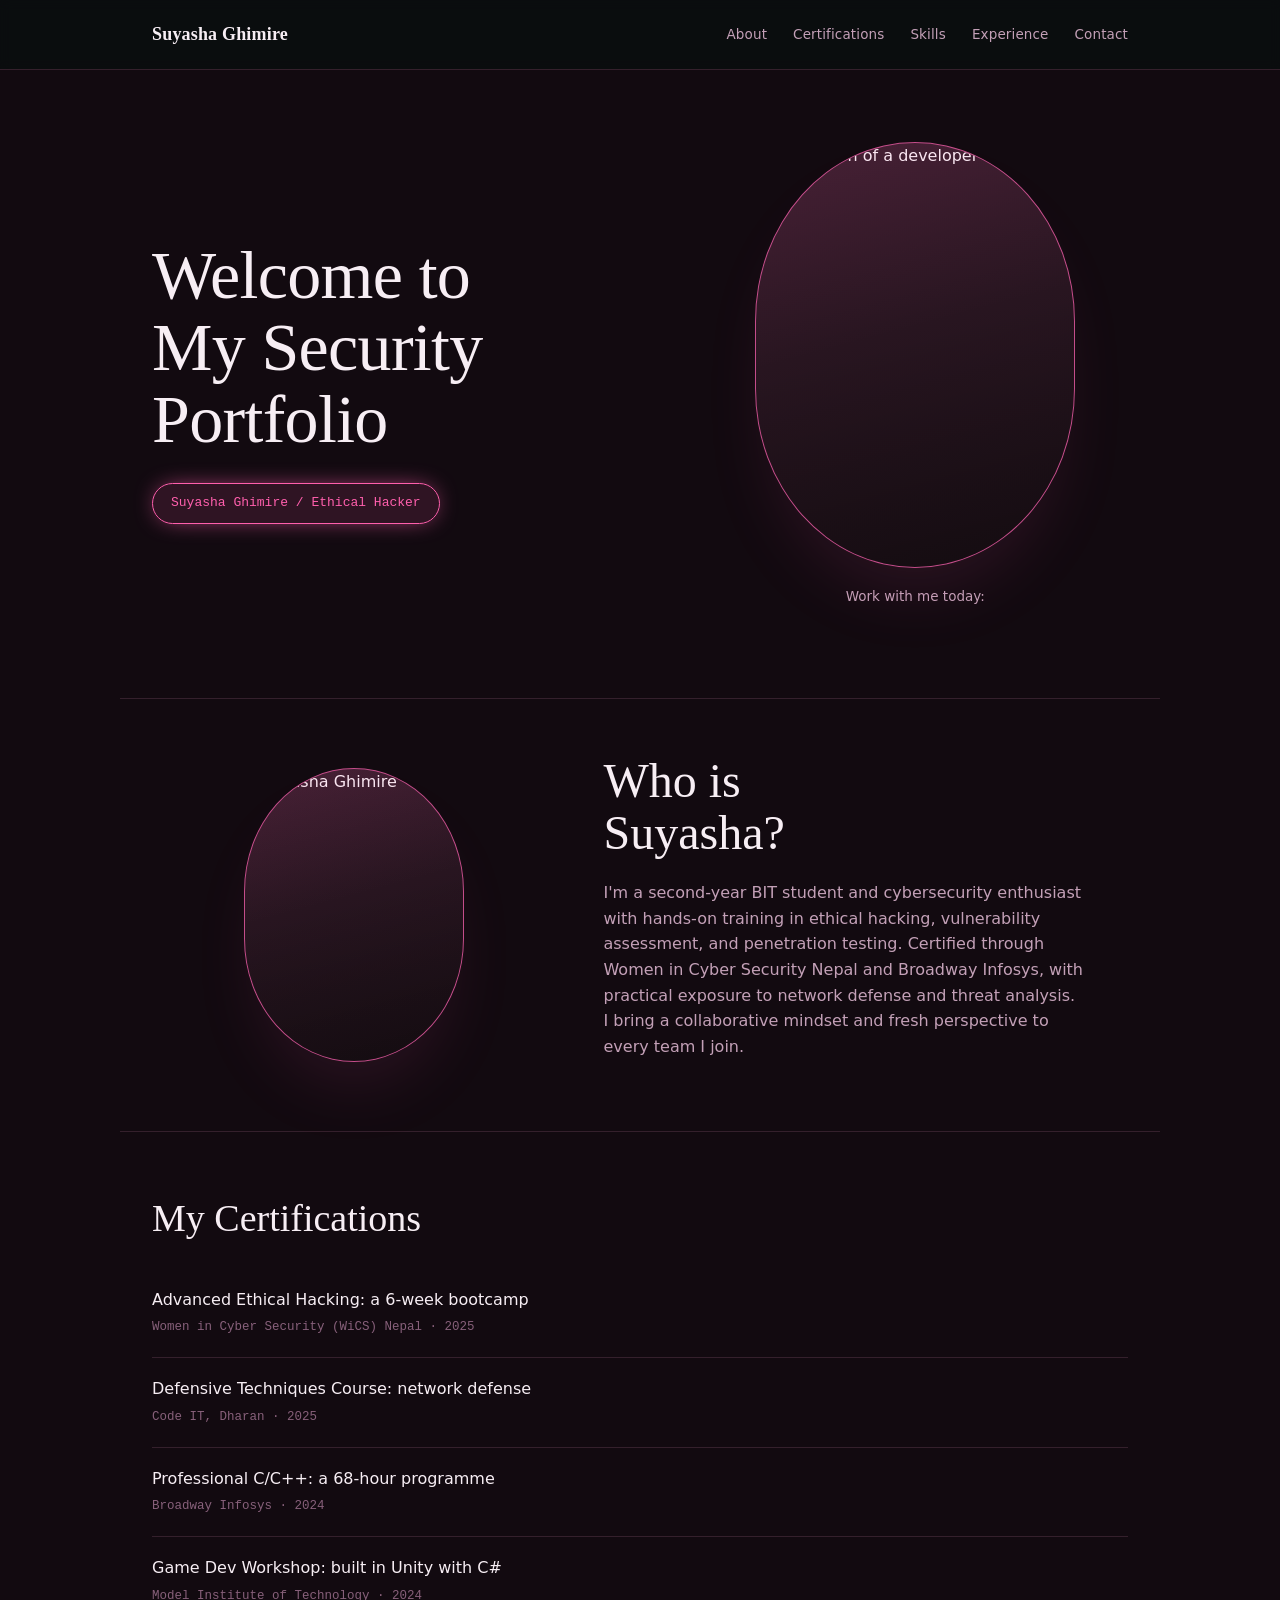
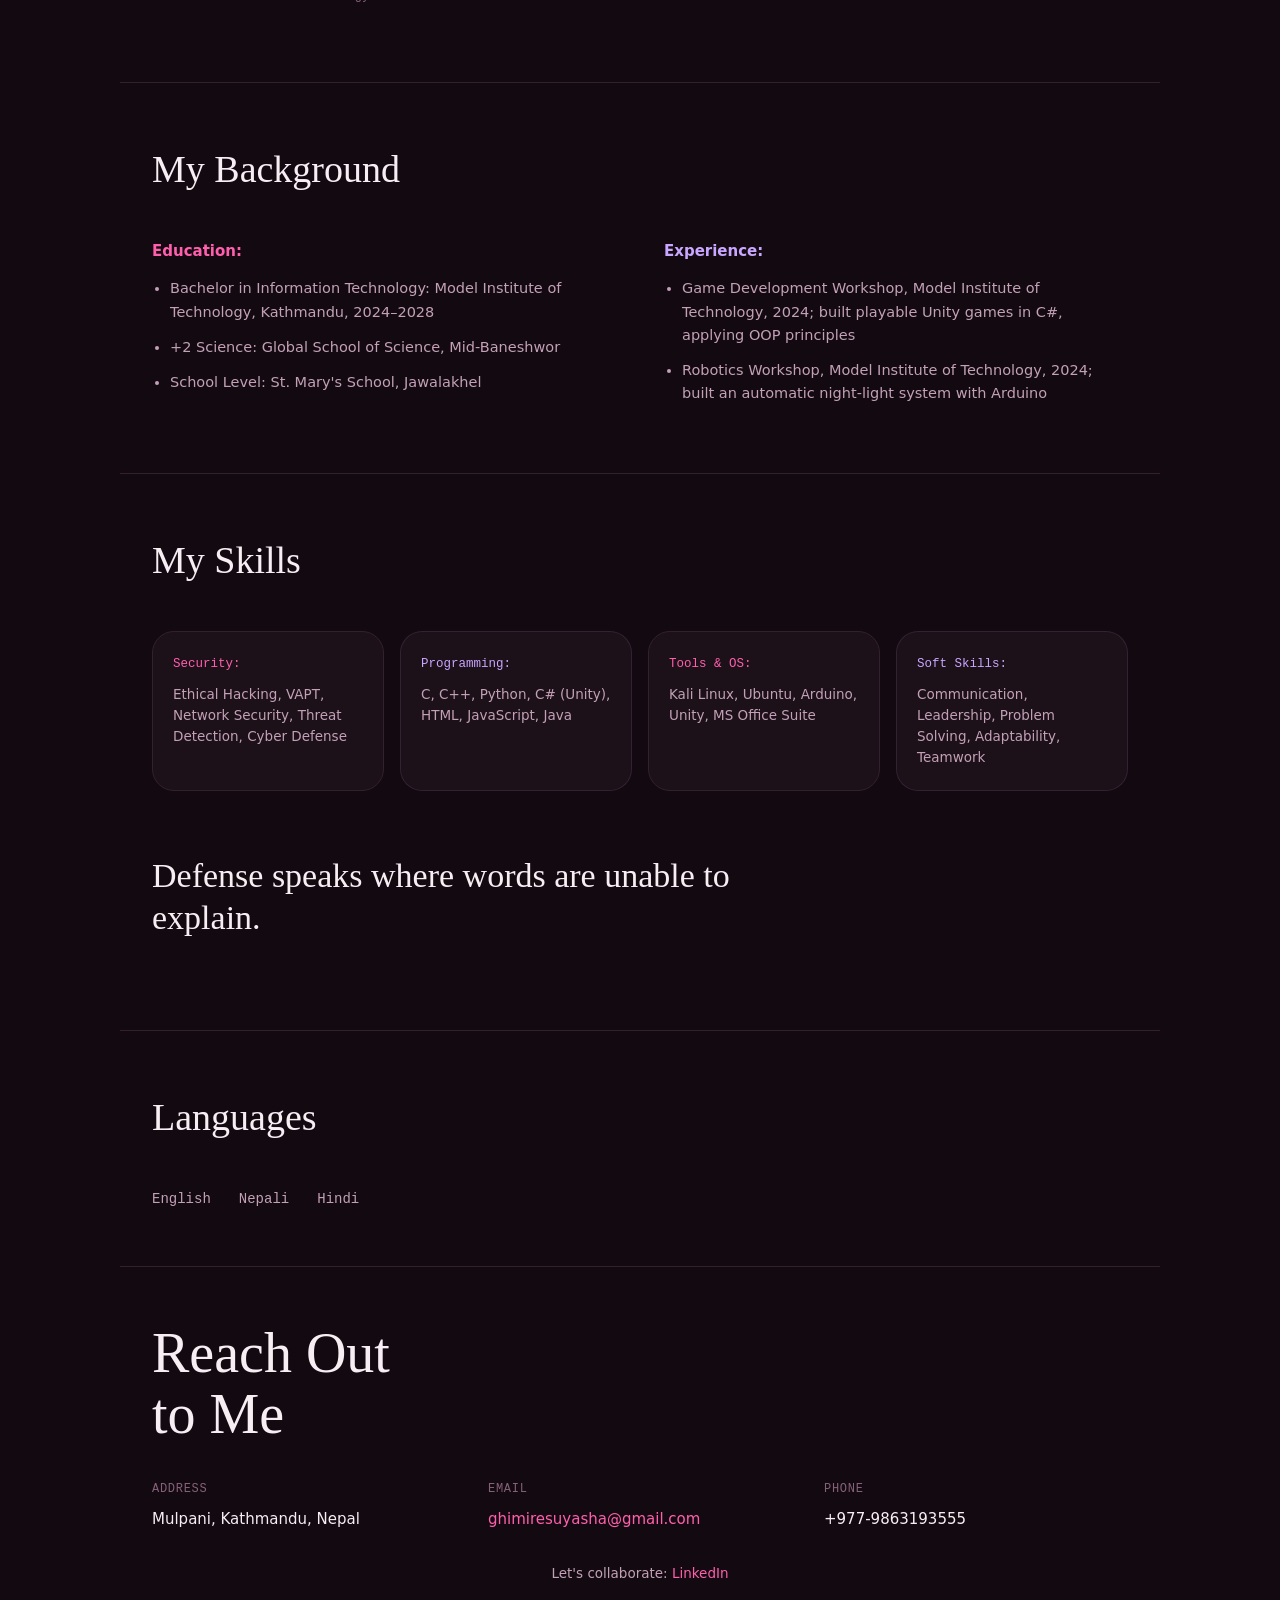
==== index.html @ 3a756005 "initial commit" ====
<!DOCTYPE html>
<html lang="en">
<head>
<meta charset="UTF-8">
<meta name="viewport" content="width=device-width, initial-scale=1.0">
<title>Suyasha Ghimire, Ethical Hacker & Security Enthusiast</title>
<style>
/* ===========================================================
   Suyasha Ghimire, Security Portfolio
   Girly-cyber direction: dark plum base, hot-pink + lavender
   dual accent, soft pill chips as the signature motif
=========================================================== */

:root{
  --bg:        #120a10;
  --bg-raised: #1c1019;
  --line:      #34202c;
  --text:      #f7eef4;
  --text-dim:  #c3a0b7;
  --text-dimmer: #87607a;
  --accent:    #ff5fad;
  --accent-soft: rgba(255,95,173,0.12);
  --accent-dim: #c44d8a;
  --accent2:   #c9a6ff;
  --accent2-soft: rgba(201,166,255,0.12);

  --serif: 'Iowan Old Style', 'Palatino Linotype', Palatino, Georgia, 'Times New Roman', serif;
  --mono: 'Cascadia Code', 'SF Mono', 'Consolas', 'Courier New', monospace;
  --sans: -apple-system, system-ui, 'Segoe UI', Roboto, Helvetica, Arial, sans-serif;
}

*{ box-sizing: border-box; }
html{ scroll-behavior: smooth; }

body{
  margin: 0;
  background: var(--bg);
  color: var(--text);
  font-family: var(--sans);
  line-height: 1.6;
  -webkit-font-smoothing: antialiased;
}

.wrap{
  max-width: 1040px;
  margin: 0 auto;
  padding: 0 32px;
}

a{ color: var(--accent); text-decoration: none; }
a:hover{ text-decoration: underline; }
:focus-visible{ outline: 2px solid var(--accent); outline-offset: 3px; }

@media (prefers-reduced-motion: reduce){
  html{ scroll-behavior: auto; }
}

/* ---------- topbar ---------- */
.topbar{
  position: sticky;
  top: 0;
  z-index: 40;
  background: rgba(10,14,15,0.9);
  backdrop-filter: blur(6px);
  border-bottom: 1px solid var(--line);
}
.topbar-inner{
  display: flex;
  align-items: center;
  justify-content: space-between;
  padding: 20px 32px;
  flex-wrap: wrap;
  gap: 14px;
}
.brand{
  font-family: var(--serif);
  font-size: 18px;
  font-weight: 600;
  letter-spacing: 0.01em;
}
.topnav{ display: flex; gap: 26px; }
.topnav a{
  font-family: var(--sans);
  font-size: 13.5px;
  color: var(--text-dim);
  letter-spacing: 0.01em;
}
.topnav a:hover{ color: var(--accent); text-decoration: none; }

/* ---------- hero ---------- */
.hero{
  display: grid;
  grid-template-columns: 1.2fr 1fr;
  align-items: center;
  gap: 40px;
  padding: 72px 32px 76px;
  min-height: 56vh;
}
.hero h1{
  font-family: var(--serif);
  font-size: clamp(40px, 6vw, 68px);
  font-weight: 500;
  line-height: 1.06;
  letter-spacing: -0.01em;
  margin: 0 0 28px;
}
.byline-pill{
  display: inline-block;
  font-family: var(--mono);
  font-size: 13px;
  color: var(--accent);
  border: 1px solid var(--accent);
  background: var(--accent-soft);
  border-radius: 100px;
  padding: 9px 18px;
  box-shadow: 0 0 24px -8px var(--accent);
}

.hero-photo{ position: relative; }
.oval-frame{
  width: 100%;
  max-width: 320px;
  aspect-ratio: 3/4;
  border-radius: 50% / 42%;
  overflow: hidden;
  background: linear-gradient(165deg, #341a29, #190f15);
  border: 1.5px solid var(--accent-dim);
  margin: 0 auto;
  box-shadow: 0 40px 80px -30px rgba(255,95,173,0.15);
  position: relative;
}
.oval-frame--small{ max-width: 220px; }
.oval-img{
  width: 100%;
  height: 100%;
  object-fit: cover;
  display: block;
  filter: saturate(0.92) contrast(1.03);
}
.oval-frame--small .oval-img{
  filter: saturate(0.95) contrast(1.02);
}
.oval-frame::after{
  content: "";
  position: absolute;
  inset: 0;
  background: linear-gradient(165deg, rgba(255,95,173,0.10), transparent 45%, rgba(0,0,0,0.25));
  pointer-events: none;
}
.oval-placeholder{
  width: 100%;
  height: 100%;
  display: flex;
  align-items: center;
  justify-content: center;
  font-family: var(--serif);
  font-size: 56px;
  font-weight: 500;
  color: var(--accent);
  background:
    radial-gradient(circle at 35% 25%, rgba(255,95,173,0.22), transparent 60%);
}
.cta-arrow{
  font-family: var(--sans);
  font-size: 13.5px;
  color: var(--text-dim);
  text-align: center;
  margin-top: 18px;
}

/* ---------- who ---------- */
.who{
  display: grid;
  grid-template-columns: 1fr 1.3fr;
  align-items: center;
  gap: 48px;
  padding: 56px 32px;
  border-top: 1px solid var(--line);
}
.who h2{
  font-family: var(--serif);
  font-size: clamp(32px, 4.5vw, 48px);
  font-weight: 500;
  line-height: 1.1;
  margin: 0 0 20px;
}
.who-text p{
  color: var(--text-dim);
  font-size: 16px;
  max-width: 480px;
}

/* ---------- section titles ---------- */
.section-title{
  font-family: var(--serif);
  font-size: clamp(28px, 4vw, 38px);
  font-weight: 500;
  margin: 0 0 40px;
}

/* ---------- certifications: plain list, no frames ---------- */
.certs{ padding: 56px 32px; border-top: 1px solid var(--line); }
.cert-list{
  list-style: none;
  margin: 0;
  padding: 0;
}
.cert-item{
  padding: 20px 0;
  border-bottom: 1px solid var(--line);
}
.cert-item:first-child{ padding-top: 0; }
.cert-item:last-child{ border-bottom: none; }
.callout-label{
  font-size: 16px;
  color: var(--text);
  margin: 0 0 6px;
  line-height: 1.4;
}
.callout-meta{
  font-family: var(--mono);
  font-size: 12.5px;
  color: var(--text-dimmer);
  margin: 0;
}

/* ---------- background section ---------- */
.background{ padding: 56px 32px; border-top: 1px solid var(--line); }
.background-grid{
  display: grid;
  grid-template-columns: 1fr 1fr;
  gap: 48px;
}
.bg-label{
  font-family: var(--sans);
  font-weight: 600;
  font-size: 15px;
  color: var(--accent);
  margin: 0 0 14px;
}
.bg-label--alt{ color: var(--accent2); }
.bg-col ul{
  margin: 0;
  padding-left: 18px;
  color: var(--text-dim);
  font-size: 14.5px;
}
.bg-col li{ margin-bottom: 12px; }

/* ---------- skills gallery ---------- */
.skills{ padding: 56px 32px; border-top: 1px solid var(--line); }
.skill-gallery{
  display: grid;
  grid-template-columns: repeat(4, 1fr);
  gap: 16px;
  margin-bottom: 64px;
}
.skill-tile{
  border: 1px solid var(--line);
  border-radius: 22px;
  padding: 22px 20px;
  background: var(--bg-raised);
}
.skill-tile:nth-child(even){
  border-color: var(--accent2-soft);
}
.skill-tile:nth-child(even) .skill-tag{
  color: var(--accent2);
}
.skill-tag{
  font-family: var(--mono);
  font-size: 12.5px;
  color: var(--accent);
  margin: 0 0 10px;
}
.skill-list{
  font-size: 13.5px;
  color: var(--text-dim);
  margin: 0;
  line-height: 1.55;
}

.quote{
  font-family: var(--serif);
  font-size: clamp(24px, 3.5vw, 34px);
  font-weight: 500;
  color: var(--text);
  max-width: 640px;
  line-height: 1.25;
}

/* ---------- languages ---------- */
.languages.wrap{ padding: 56px 32px; border-top: 1px solid var(--line); }
.lang-row{
  display: flex;
  gap: 28px;
  font-family: var(--mono);
  font-size: 14px;
  color: var(--text-dim);
  margin-top: 18px;
}

/* ---------- contact / footer ---------- */
.contact.wrap{
  padding: 56px 32px 64px;
  border-top: 1px solid var(--line);
}
.contact h2{
  font-family: var(--serif);
  font-size: clamp(36px, 5.5vw, 56px);
  font-weight: 500;
  line-height: 1.08;
  margin: 0 0 36px;
}
.contact-grid{
  display: grid;
  grid-template-columns: repeat(3, 1fr);
  gap: 32px;
  margin-bottom: 32px;
}
.contact-label{
  font-family: var(--mono);
  font-size: 12px;
  color: var(--text-dimmer);
  text-transform: uppercase;
  letter-spacing: 0.06em;
  margin: 0 0 8px;
}
.contact-grid p:last-child{ margin: 0; font-size: 15px; color: var(--text); }

/* ---------- responsive ---------- */
@media (max-width: 860px){
  .hero{ grid-template-columns: 1fr; padding: 64px 24px 72px; text-align: left; }
  .hero-photo{ order: -1; }
  .who{ grid-template-columns: 1fr; padding: 56px 24px; }
  .who-photo{ order: -1; }
  .background-grid{ grid-template-columns: 1fr; gap: 32px; }
  .skill-gallery{ grid-template-columns: repeat(2, 1fr); }
  .contact-grid{ grid-template-columns: 1fr; gap: 24px; }
  .wrap{ padding: 0 24px; }
  .topbar-inner{ padding: 16px 24px; }
  .topnav{ gap: 16px; flex-wrap: wrap; }
}
</style>
</head>
<body>

<header class="topbar">
  <div class="wrap topbar-inner">
    <span class="brand">Suyasha Ghimire</span>
    <nav class="topnav">
      <a href="#about">About</a>
      <a href="#certs">Certifications</a>
      <a href="#skills">Skills</a>
      <a href="#log">Experience</a>
      <a href="#contact">Contact</a>
    </nav>
  </div>
</header>

<main>

  <!-- HERO -->
  <section class="hero wrap" id="about">
    <div class="hero-text">
      <h1>Welcome to<br>My Security<br>Portfolio</h1>
      <div class="byline-pill">Suyasha Ghimire / Ethical Hacker</div>
    </div>
    <div class="hero-photo">
      <div class="oval-frame">
        <img src="images/who-photo.png" alt="Illustration of a developer at a laptop" class="oval-img">
      </div>
      <p class="cta-arrow">Work with me today:</p>
    </div>
  </section>

  <!-- WHO -->
  <section class="who wrap">
    <div class="who-photo">
      <div class="oval-frame oval-frame--small">
        <img src="images/hero-photo.jpg" alt="Suyasha Ghimire" class="oval-img">
      </div>
    </div>
    <div class="who-text">
      <h2>Who is<br>Suyasha?</h2>
      <p>
        I'm a second-year BIT student and cybersecurity enthusiast with hands-on training in
        ethical hacking, vulnerability assessment, and penetration testing. Certified through
        Women in Cyber Security Nepal and Broadway Infosys, with practical exposure to network
        defense and threat analysis. I bring a collaborative mindset and fresh perspective to
        every team I join.
      </p>
    </div>
  </section>

  <!-- CERTIFICATIONS as callout grid -->
  <section class="certs wrap" id="certs">
    <h2 class="section-title">My Certifications</h2>
    <ul class="cert-list">

      <li class="cert-item">
        <p class="callout-label">Advanced Ethical Hacking: a 6-week bootcamp</p>
        <p class="callout-meta">Women in Cyber Security (WiCS) Nepal · 2025</p>
      </li>

      <li class="cert-item">
        <p class="callout-label">Defensive Techniques Course: network defense</p>
        <p class="callout-meta">Code IT, Dharan · 2025</p>
      </li>

      <li class="cert-item">
        <p class="callout-label">Professional C/C++: a 68-hour programme</p>
        <p class="callout-meta">Broadway Infosys · 2024</p>
      </li>

      <li class="cert-item">
        <p class="callout-label">Game Dev Workshop: built in Unity with C#</p>
        <p class="callout-meta">Model Institute of Technology · 2024</p>
      </li>

    </ul>
  </section>

  <!-- BACKGROUND: education + experience as arrow list -->
  <section class="background wrap">
    <h2 class="section-title">My Background</h2>
    <div class="background-grid">
      <div class="bg-col">
        <p class="bg-label">Education:</p>
        <ul>
          <li>Bachelor in Information Technology: Model Institute of Technology, Kathmandu, 2024–2028</li>
          <li>+2 Science: Global School of Science, Mid-Baneshwor</li>
          <li>School Level: St. Mary's School, Jawalakhel</li>
        </ul>
      </div>
      <div class="bg-col">
        <p class="bg-label bg-label--alt">Experience:</p>
        <ul>
          <li>Game Development Workshop, Model Institute of Technology, 2024; built playable Unity games in C#, applying OOP principles</li>
          <li>Robotics Workshop, Model Institute of Technology, 2024; built an automatic night-light system with Arduino</li>
        </ul>
      </div>
    </div>
  </section>

  <!-- SKILLS gallery -->
  <section class="skills wrap" id="skills">
    <h2 class="section-title">My Skills</h2>
    <div class="skill-gallery">

      <div class="skill-tile">
        <p class="skill-tag">Security:</p>
        <p class="skill-list">Ethical Hacking, VAPT, Network Security, Threat Detection, Cyber Defense</p>
      </div>

      <div class="skill-tile">
        <p class="skill-tag">Programming:</p>
        <p class="skill-list">C, C++, Python, C# (Unity), HTML, JavaScript, Java</p>
      </div>

      <div class="skill-tile">
        <p class="skill-tag">Tools & OS:</p>
        <p class="skill-list">Kali Linux, Ubuntu, Arduino, Unity, MS Office Suite</p>
      </div>

      <div class="skill-tile">
        <p class="skill-tag">Soft Skills:</p>
        <p class="skill-list">Communication, Leadership, Problem Solving, Adaptability, Teamwork</p>
      </div>

    </div>

    <p class="quote">Defense speaks where words are unable to explain.</p>
  </section>

  <!-- LANGUAGES -->
  <section class="languages wrap" id="log">
    <h2 class="section-title">Languages</h2>
    <div class="lang-row">
      <span>English</span>
      <span>Nepali</span>
      <span>Hindi</span>
    </div>
  </section>

</main>

<!-- CONTACT -->
<footer class="contact wrap" id="contact">
  <h2>Reach Out<br>to Me</h2>
  <div class="contact-grid">
    <div>
      <p class="contact-label">Address</p>
      <p>Mulpani, Kathmandu, Nepal</p>
    </div>
    <div>
      <p class="contact-label">Email</p>
      <p><a href="mailto:ghimiresuyasha@gmail.com">ghimiresuyasha@gmail.com</a></p>
    </div>
    <div>
      <p class="contact-label">Phone</p>
      <p>+977-9863193555</p>
    </div>
  </div>
  <p class="cta-arrow">Let's collaborate: <a href="https://www.linkedin.com/in/suyasha-ghimire-4a4433313" target="_blank" rel="noopener">LinkedIn</a></p>
</footer>

</body>
</html>
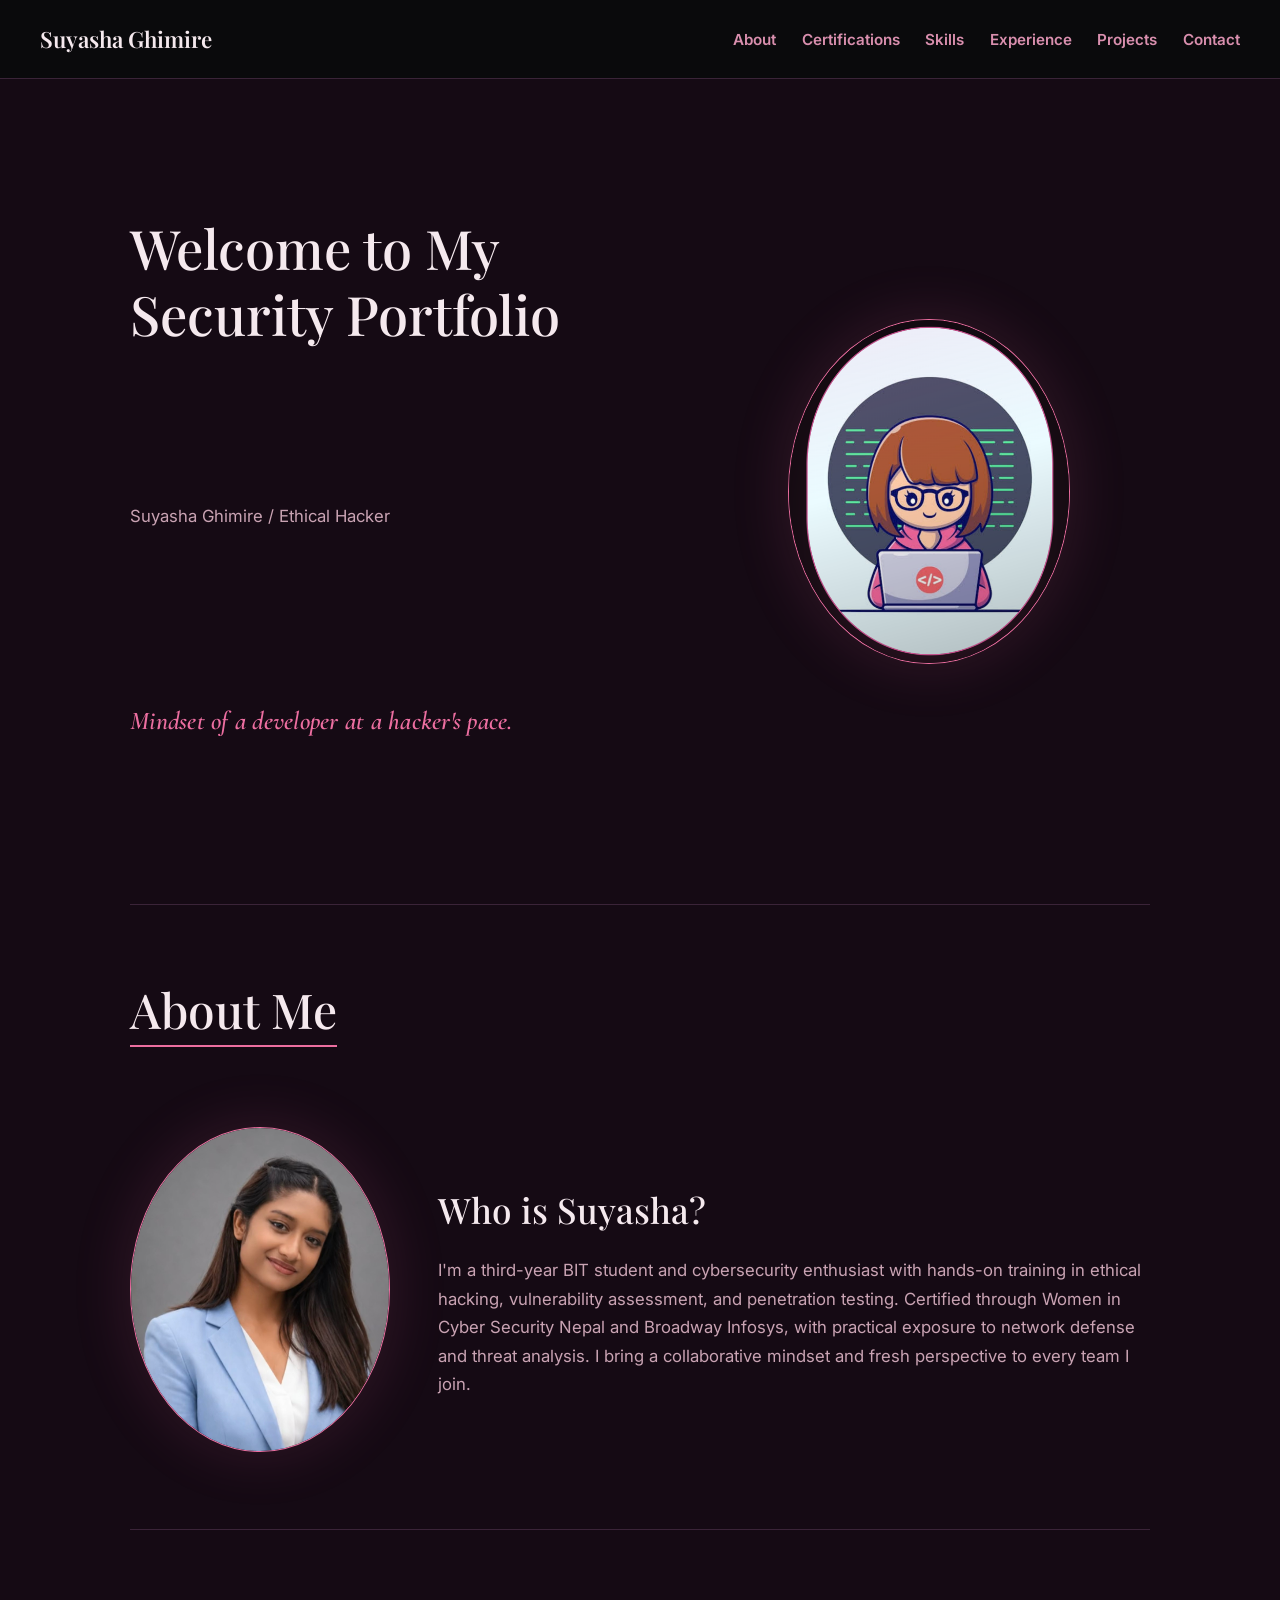
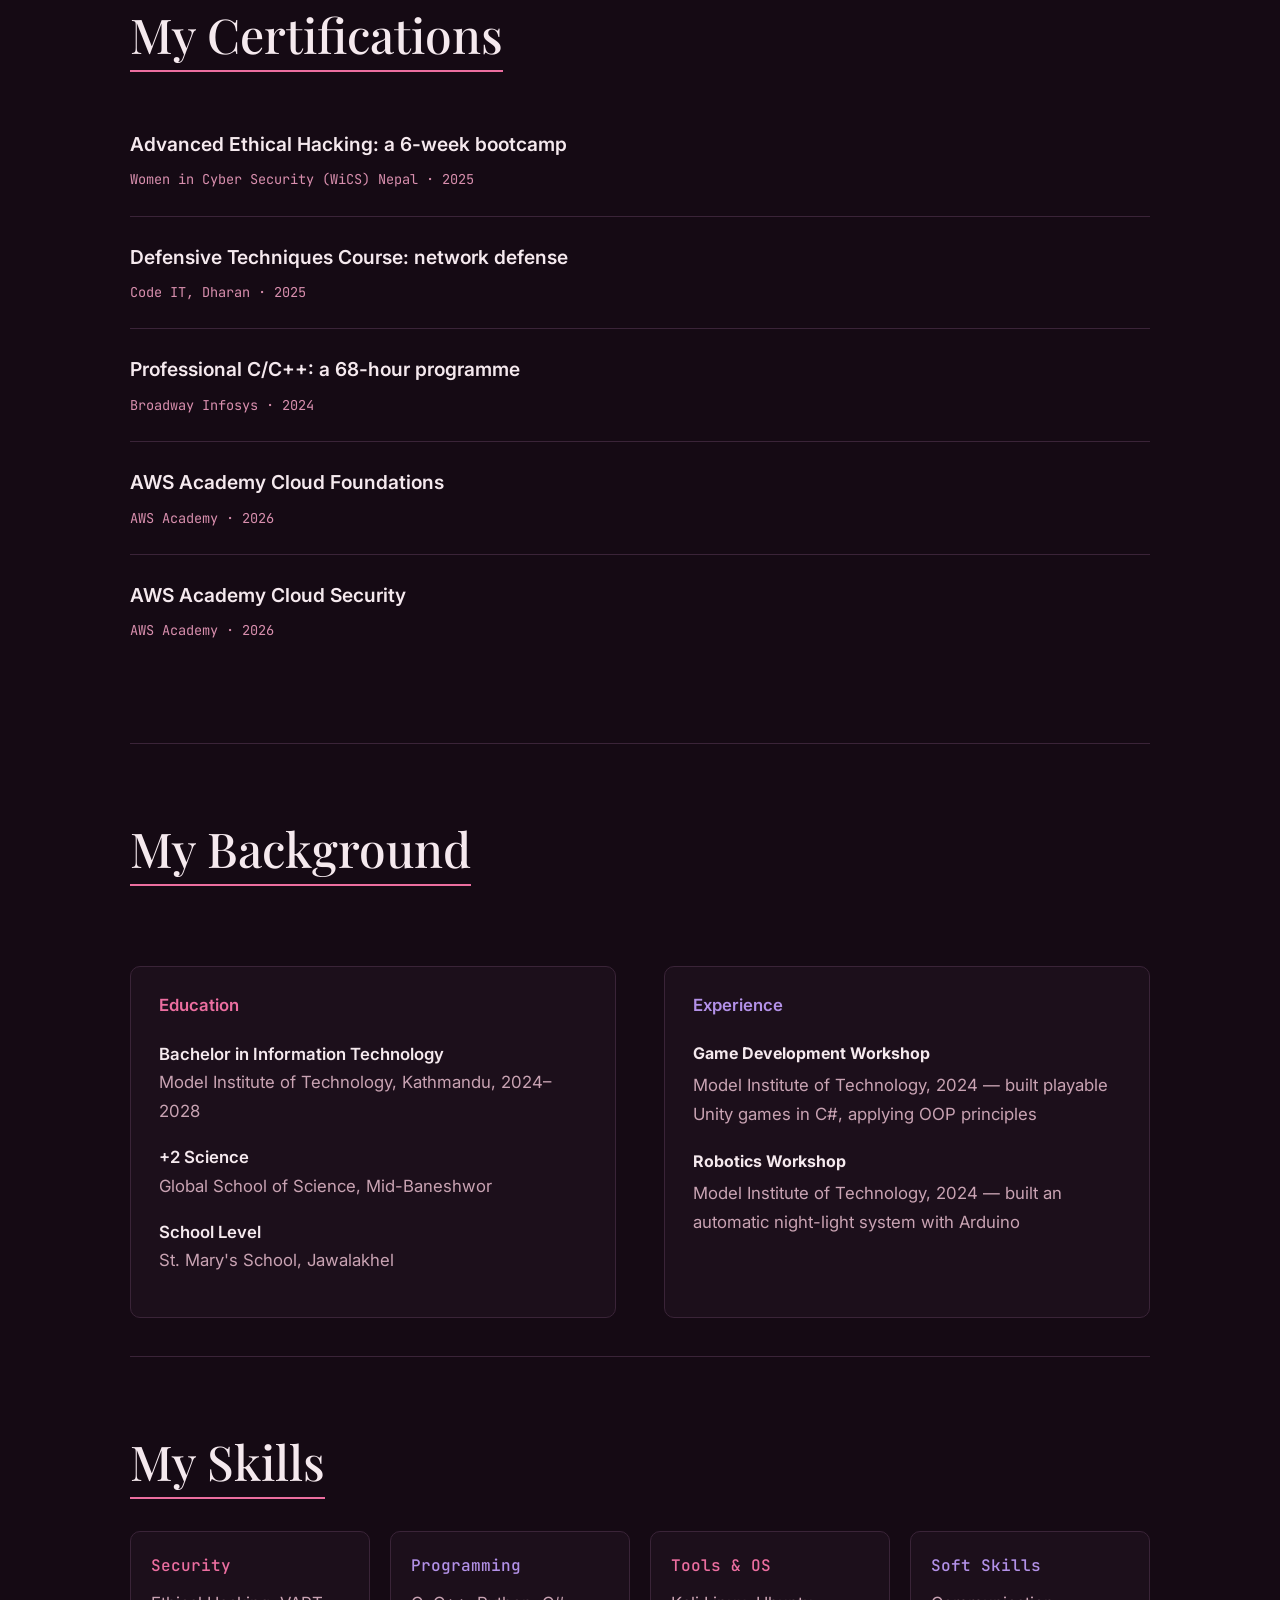
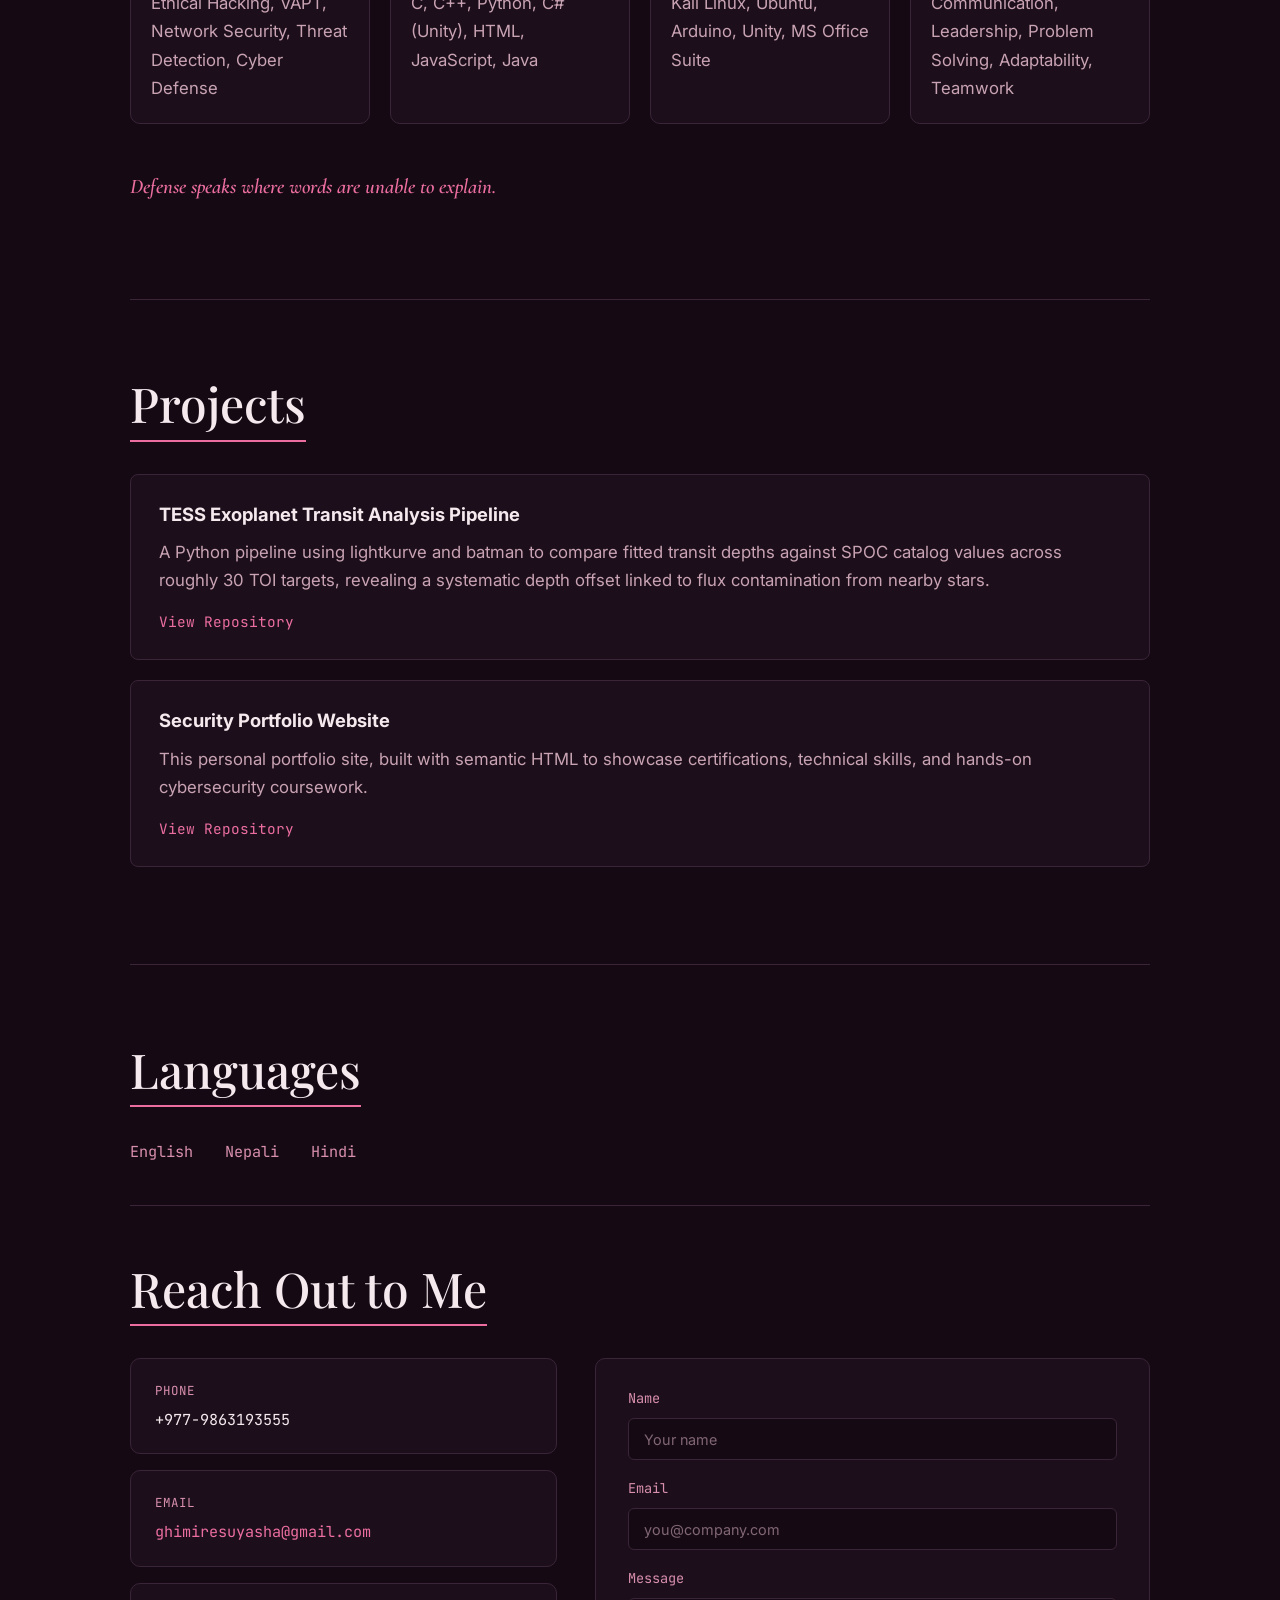
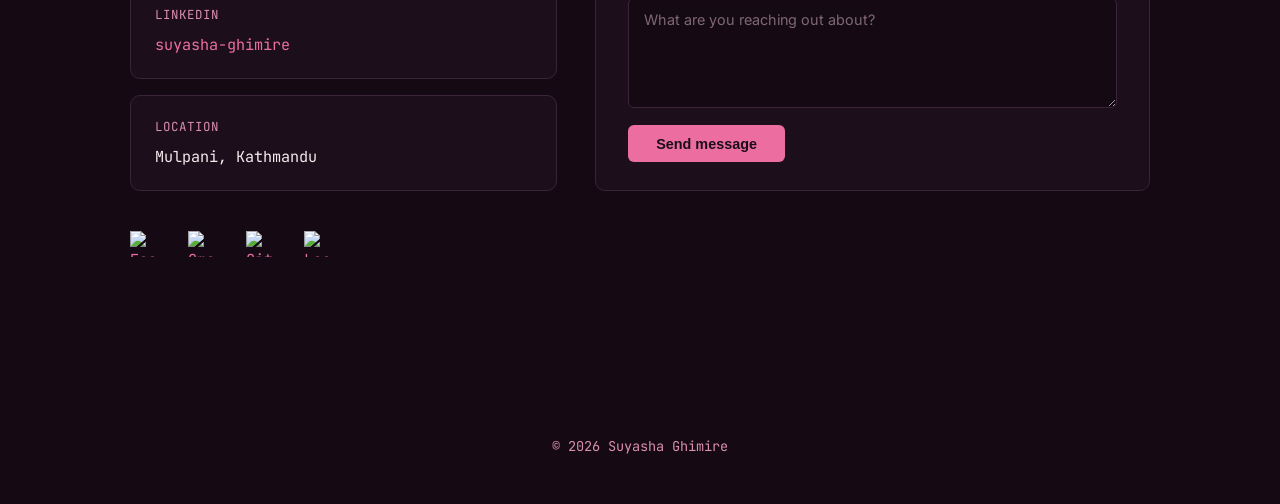
==== commit b29ed2b1: "css added" ====
--- a/index.html
+++ b/index.html
@@ -1,509 +1,256 @@
+
 <!DOCTYPE html>
 <html lang="en">
 <head>
-<meta charset="UTF-8">
-<meta name="viewport" content="width=device-width, initial-scale=1.0">
-<title>Suyasha Ghimire, Ethical Hacker & Security Enthusiast</title>
-<style>
-/* ===========================================================
-   Suyasha Ghimire, Security Portfolio
-   Girly-cyber direction: dark plum base, hot-pink + lavender
-   dual accent, soft pill chips as the signature motif
-=========================================================== */
-
-:root{
-  --bg:        #120a10;
-  --bg-raised: #1c1019;
-  --line:      #34202c;
-  --text:      #f7eef4;
-  --text-dim:  #c3a0b7;
-  --text-dimmer: #87607a;
-  --accent:    #ff5fad;
-  --accent-soft: rgba(255,95,173,0.12);
-  --accent-dim: #c44d8a;
-  --accent2:   #c9a6ff;
-  --accent2-soft: rgba(201,166,255,0.12);
-
-  --serif: 'Iowan Old Style', 'Palatino Linotype', Palatino, Georgia, 'Times New Roman', serif;
-  --mono: 'Cascadia Code', 'SF Mono', 'Consolas', 'Courier New', monospace;
-  --sans: -apple-system, system-ui, 'Segoe UI', Roboto, Helvetica, Arial, sans-serif;
-}
-
-*{ box-sizing: border-box; }
-html{ scroll-behavior: smooth; }
-
-body{
-  margin: 0;
-  background: var(--bg);
-  color: var(--text);
-  font-family: var(--sans);
-  line-height: 1.6;
-  -webkit-font-smoothing: antialiased;
-}
-
-.wrap{
-  max-width: 1040px;
-  margin: 0 auto;
-  padding: 0 32px;
-}
-
-a{ color: var(--accent); text-decoration: none; }
-a:hover{ text-decoration: underline; }
-:focus-visible{ outline: 2px solid var(--accent); outline-offset: 3px; }
-
-@media (prefers-reduced-motion: reduce){
-  html{ scroll-behavior: auto; }
-}
-
-/* ---------- topbar ---------- */
-.topbar{
-  position: sticky;
-  top: 0;
-  z-index: 40;
-  background: rgba(10,14,15,0.9);
-  backdrop-filter: blur(6px);
-  border-bottom: 1px solid var(--line);
-}
-.topbar-inner{
-  display: flex;
-  align-items: center;
-  justify-content: space-between;
-  padding: 20px 32px;
-  flex-wrap: wrap;
-  gap: 14px;
-}
-.brand{
-  font-family: var(--serif);
-  font-size: 18px;
-  font-weight: 600;
-  letter-spacing: 0.01em;
-}
-.topnav{ display: flex; gap: 26px; }
-.topnav a{
-  font-family: var(--sans);
-  font-size: 13.5px;
-  color: var(--text-dim);
-  letter-spacing: 0.01em;
-}
-.topnav a:hover{ color: var(--accent); text-decoration: none; }
-
-/* ---------- hero ---------- */
-.hero{
-  display: grid;
-  grid-template-columns: 1.2fr 1fr;
-  align-items: center;
-  gap: 40px;
-  padding: 72px 32px 76px;
-  min-height: 56vh;
-}
-.hero h1{
-  font-family: var(--serif);
-  font-size: clamp(40px, 6vw, 68px);
-  font-weight: 500;
-  line-height: 1.06;
-  letter-spacing: -0.01em;
-  margin: 0 0 28px;
-}
-.byline-pill{
-  display: inline-block;
-  font-family: var(--mono);
-  font-size: 13px;
-  color: var(--accent);
-  border: 1px solid var(--accent);
-  background: var(--accent-soft);
-  border-radius: 100px;
-  padding: 9px 18px;
-  box-shadow: 0 0 24px -8px var(--accent);
-}
-
-.hero-photo{ position: relative; }
-.oval-frame{
-  width: 100%;
-  max-width: 320px;
-  aspect-ratio: 3/4;
-  border-radius: 50% / 42%;
-  overflow: hidden;
-  background: linear-gradient(165deg, #341a29, #190f15);
-  border: 1.5px solid var(--accent-dim);
-  margin: 0 auto;
-  box-shadow: 0 40px 80px -30px rgba(255,95,173,0.15);
-  position: relative;
-}
-.oval-frame--small{ max-width: 220px; }
-.oval-img{
-  width: 100%;
-  height: 100%;
-  object-fit: cover;
-  display: block;
-  filter: saturate(0.92) contrast(1.03);
-}
-.oval-frame--small .oval-img{
-  filter: saturate(0.95) contrast(1.02);
-}
-.oval-frame::after{
-  content: "";
-  position: absolute;
-  inset: 0;
-  background: linear-gradient(165deg, rgba(255,95,173,0.10), transparent 45%, rgba(0,0,0,0.25));
-  pointer-events: none;
-}
-.oval-placeholder{
-  width: 100%;
-  height: 100%;
-  display: flex;
-  align-items: center;
-  justify-content: center;
-  font-family: var(--serif);
-  font-size: 56px;
-  font-weight: 500;
-  color: var(--accent);
-  background:
-    radial-gradient(circle at 35% 25%, rgba(255,95,173,0.22), transparent 60%);
-}
-.cta-arrow{
-  font-family: var(--sans);
-  font-size: 13.5px;
-  color: var(--text-dim);
-  text-align: center;
-  margin-top: 18px;
-}
-
-/* ---------- who ---------- */
-.who{
-  display: grid;
-  grid-template-columns: 1fr 1.3fr;
-  align-items: center;
-  gap: 48px;
-  padding: 56px 32px;
-  border-top: 1px solid var(--line);
-}
-.who h2{
-  font-family: var(--serif);
-  font-size: clamp(32px, 4.5vw, 48px);
-  font-weight: 500;
-  line-height: 1.1;
-  margin: 0 0 20px;
-}
-.who-text p{
-  color: var(--text-dim);
-  font-size: 16px;
-  max-width: 480px;
-}
-
-/* ---------- section titles ---------- */
-.section-title{
-  font-family: var(--serif);
-  font-size: clamp(28px, 4vw, 38px);
-  font-weight: 500;
-  margin: 0 0 40px;
-}
-
-/* ---------- certifications: plain list, no frames ---------- */
-.certs{ padding: 56px 32px; border-top: 1px solid var(--line); }
-.cert-list{
-  list-style: none;
-  margin: 0;
-  padding: 0;
-}
-.cert-item{
-  padding: 20px 0;
-  border-bottom: 1px solid var(--line);
-}
-.cert-item:first-child{ padding-top: 0; }
-.cert-item:last-child{ border-bottom: none; }
-.callout-label{
-  font-size: 16px;
-  color: var(--text);
-  margin: 0 0 6px;
-  line-height: 1.4;
-}
-.callout-meta{
-  font-family: var(--mono);
-  font-size: 12.5px;
-  color: var(--text-dimmer);
-  margin: 0;
-}
-
-/* ---------- background section ---------- */
-.background{ padding: 56px 32px; border-top: 1px solid var(--line); }
-.background-grid{
-  display: grid;
-  grid-template-columns: 1fr 1fr;
-  gap: 48px;
-}
-.bg-label{
-  font-family: var(--sans);
-  font-weight: 600;
-  font-size: 15px;
-  color: var(--accent);
-  margin: 0 0 14px;
-}
-.bg-label--alt{ color: var(--accent2); }
-.bg-col ul{
-  margin: 0;
-  padding-left: 18px;
-  color: var(--text-dim);
-  font-size: 14.5px;
-}
-.bg-col li{ margin-bottom: 12px; }
-
-/* ---------- skills gallery ---------- */
-.skills{ padding: 56px 32px; border-top: 1px solid var(--line); }
-.skill-gallery{
-  display: grid;
-  grid-template-columns: repeat(4, 1fr);
-  gap: 16px;
-  margin-bottom: 64px;
-}
-.skill-tile{
-  border: 1px solid var(--line);
-  border-radius: 22px;
-  padding: 22px 20px;
-  background: var(--bg-raised);
-}
-.skill-tile:nth-child(even){
-  border-color: var(--accent2-soft);
-}
-.skill-tile:nth-child(even) .skill-tag{
-  color: var(--accent2);
-}
-.skill-tag{
-  font-family: var(--mono);
-  font-size: 12.5px;
-  color: var(--accent);
-  margin: 0 0 10px;
-}
-.skill-list{
-  font-size: 13.5px;
-  color: var(--text-dim);
-  margin: 0;
-  line-height: 1.55;
-}
-
-.quote{
-  font-family: var(--serif);
-  font-size: clamp(24px, 3.5vw, 34px);
-  font-weight: 500;
-  color: var(--text);
-  max-width: 640px;
-  line-height: 1.25;
-}
-
-/* ---------- languages ---------- */
-.languages.wrap{ padding: 56px 32px; border-top: 1px solid var(--line); }
-.lang-row{
-  display: flex;
-  gap: 28px;
-  font-family: var(--mono);
-  font-size: 14px;
-  color: var(--text-dim);
-  margin-top: 18px;
-}
-
-/* ---------- contact / footer ---------- */
-.contact.wrap{
-  padding: 56px 32px 64px;
-  border-top: 1px solid var(--line);
-}
-.contact h2{
-  font-family: var(--serif);
-  font-size: clamp(36px, 5.5vw, 56px);
-  font-weight: 500;
-  line-height: 1.08;
-  margin: 0 0 36px;
-}
-.contact-grid{
-  display: grid;
-  grid-template-columns: repeat(3, 1fr);
-  gap: 32px;
-  margin-bottom: 32px;
-}
-.contact-label{
-  font-family: var(--mono);
-  font-size: 12px;
-  color: var(--text-dimmer);
-  text-transform: uppercase;
-  letter-spacing: 0.06em;
-  margin: 0 0 8px;
-}
-.contact-grid p:last-child{ margin: 0; font-size: 15px; color: var(--text); }
-
-/* ---------- responsive ---------- */
-@media (max-width: 860px){
-  .hero{ grid-template-columns: 1fr; padding: 64px 24px 72px; text-align: left; }
-  .hero-photo{ order: -1; }
-  .who{ grid-template-columns: 1fr; padding: 56px 24px; }
-  .who-photo{ order: -1; }
-  .background-grid{ grid-template-columns: 1fr; gap: 32px; }
-  .skill-gallery{ grid-template-columns: repeat(2, 1fr); }
-  .contact-grid{ grid-template-columns: 1fr; gap: 24px; }
-  .wrap{ padding: 0 24px; }
-  .topbar-inner{ padding: 16px 24px; }
-  .topnav{ gap: 16px; flex-wrap: wrap; }
-}
-</style>
+  <meta charset="UTF-8" />
+  <meta name="viewport" content="width=device-width, initial-scale=1.0" />
+  <title>Suyasha Ghimire | Security Portfolio</title>
+    <link rel="stylesheet" href="css/index1.css" />
 </head>
 <body>
 
-<header class="topbar">
-  <div class="wrap topbar-inner">
-    <span class="brand">Suyasha Ghimire</span>
-    <nav class="topnav">
-      <a href="#about">About</a>
-      <a href="#certs">Certifications</a>
-      <a href="#skills">Skills</a>
-      <a href="#log">Experience</a>
-      <a href="#contact">Contact</a>
+  <header>
+    <a href="#home">Suyasha Ghimire</a>
+    <nav>
+      <ul>
+        <li><a href="#about">About</a></li>
+        <li><a href="#certifications">Certifications</a></li>
+        <li><a href="#skills">Skills</a></li>
+        <li><a href="#experience">Experience</a></li>
+        <li><a href="#projects">Projects</a></li>
+        <li><a href="#contact">Contact</a></li>
+      </ul>
     </nav>
-  </div>
-</header>
-
-<main>
-
-  <!-- HERO -->
-  <section class="hero wrap" id="about">
-    <div class="hero-text">
-      <h1>Welcome to<br>My Security<br>Portfolio</h1>
-      <div class="byline-pill">Suyasha Ghimire / Ethical Hacker</div>
-    </div>
-    <div class="hero-photo">
-      <div class="oval-frame">
-        <img src="images/who-photo.png" alt="Illustration of a developer at a laptop" class="oval-img">
+  </header>
+
+  <main>
+
+    <!-- HERO -->
+    <section id="home">
+      <h1>Welcome to My Security Portfolio</h1>
+      <p>Suyasha Ghimire / Ethical Hacker</p>
+      <img src="image/hero.png" alt="Suyasha Ghimire" />
+      <p>Mindset of a developer at a hacker's pace.</p>
+    </section>
+
+    <!-- ABOUT -->
+    <section id="about">
+      <h2><span>About Me</span></h2>
+      <img src="image/who.jpg" alt="Suyasha Ghimire" />
+      <article>
+        <h3>Who is Suyasha?</h3>
+        <p>
+          I'm a third-year BIT student and cybersecurity enthusiast with hands-on training in
+          ethical hacking, vulnerability assessment, and penetration testing. Certified through
+          Women in Cyber Security Nepal and Broadway Infosys, with practical exposure to network
+          defense and threat analysis. I bring a collaborative mindset and fresh perspective to
+          every team I join.
+        </p>
+      </article>
+    </section>
+
+    <!-- CERTIFICATIONS -->
+    <section id="certifications">
+      <h2><span>My Certifications</span></h2>
+
+      <article>
+        <h3>Advanced Ethical Hacking: a 6-week bootcamp</h3>
+        <p>Women in Cyber Security (WiCS) Nepal &middot; 2025</p>
+      </article>
+
+      <article>
+        <h3>Defensive Techniques Course: network defense</h3>
+        <p>Code IT, Dharan &middot; 2025</p>
+      </article>
+
+      <article>
+        <h3>Professional C/C++: a 68-hour programme</h3>
+        <p>Broadway Infosys &middot; 2024</p>
+      </article>
+
+      <article>
+        <h3>AWS Academy Cloud Foundations</h3>
+        <p>AWS Academy &middot; 2026</p>
+      </article>
+
+      <article>
+        <h3>AWS Academy Cloud Security</h3>
+        <p>AWS Academy &middot; 2026</p>
+      </article>
+    </section>
+
+    <!-- BACKGROUND / EXPERIENCE -->
+    <section id="experience">
+      <h2><span>My Background</span></h2>
+
+      <div class="edu-col">
+        <h3>Education</h3>
+        <dl>
+          <dt>Bachelor in Information Technology</dt>
+          <dd>Model Institute of Technology, Kathmandu, 2024&ndash;2028</dd>
+
+          <dt>+2 Science</dt>
+          <dd>Global School of Science, Mid-Baneshwor</dd>
+
+          <dt>School Level</dt>
+          <dd>St. Mary's School, Jawalakhel</dd>
+        </dl>
       </div>
-      <p class="cta-arrow">Work with me today:</p>
-    </div>
-  </section>
-
-  <!-- WHO -->
-  <section class="who wrap">
-    <div class="who-photo">
-      <div class="oval-frame oval-frame--small">
-        <img src="images/hero-photo.jpg" alt="Suyasha Ghimire" class="oval-img">
+
+      <div class="exp-col">
+        <h3>Experience</h3>
+        <article>
+          <h4>Game Development Workshop</h4>
+          <p>Model Institute of Technology, 2024 &mdash; built playable Unity games in C#, applying OOP principles</p>
+        </article>
+
+        <article>
+          <h4>Robotics Workshop</h4>
+          <p>Model Institute of Technology, 2024 &mdash; built an automatic night-light system with Arduino</p>
+        </article>
       </div>
-    </div>
-    <div class="who-text">
-      <h2>Who is<br>Suyasha?</h2>
-      <p>
-        I'm a second-year BIT student and cybersecurity enthusiast with hands-on training in
-        ethical hacking, vulnerability assessment, and penetration testing. Certified through
-        Women in Cyber Security Nepal and Broadway Infosys, with practical exposure to network
-        defense and threat analysis. I bring a collaborative mindset and fresh perspective to
-        every team I join.
-      </p>
-    </div>
-  </section>
-
-  <!-- CERTIFICATIONS as callout grid -->
-  <section class="certs wrap" id="certs">
-    <h2 class="section-title">My Certifications</h2>
-    <ul class="cert-list">
-
-      <li class="cert-item">
-        <p class="callout-label">Advanced Ethical Hacking: a 6-week bootcamp</p>
-        <p class="callout-meta">Women in Cyber Security (WiCS) Nepal · 2025</p>
-      </li>
-
-      <li class="cert-item">
-        <p class="callout-label">Defensive Techniques Course: network defense</p>
-        <p class="callout-meta">Code IT, Dharan · 2025</p>
-      </li>
-
-      <li class="cert-item">
-        <p class="callout-label">Professional C/C++: a 68-hour programme</p>
-        <p class="callout-meta">Broadway Infosys · 2024</p>
-      </li>
-
-      <li class="cert-item">
-        <p class="callout-label">Game Dev Workshop: built in Unity with C#</p>
-        <p class="callout-meta">Model Institute of Technology · 2024</p>
-      </li>
-
-    </ul>
-  </section>
-
-  <!-- BACKGROUND: education + experience as arrow list -->
-  <section class="background wrap">
-    <h2 class="section-title">My Background</h2>
-    <div class="background-grid">
-      <div class="bg-col">
-        <p class="bg-label">Education:</p>
-        <ul>
-          <li>Bachelor in Information Technology: Model Institute of Technology, Kathmandu, 2024–2028</li>
-          <li>+2 Science: Global School of Science, Mid-Baneshwor</li>
-          <li>School Level: St. Mary's School, Jawalakhel</li>
-        </ul>
+    </section>
+
+    <!-- SKILLS -->
+    <section id="skills">
+      <h2><span>My Skills</span></h2>
+
+      <dl class="skills-grid">
+        <div class="skills-card">
+          <dt>Security</dt>
+          <dd>Ethical Hacking, VAPT, Network Security, Threat Detection, Cyber Defense</dd>
+        </div>
+
+        <div class="skills-card">
+          <dt>Programming</dt>
+          <dd>C, C++, Python, C# (Unity), HTML, JavaScript, Java</dd>
+        </div>
+
+        <div class="skills-card">
+          <dt>Tools &amp; OS</dt>
+          <dd>Kali Linux, Ubuntu, Arduino, Unity, MS Office Suite</dd>
+        </div>
+
+        <div class="skills-card">
+          <dt>Soft Skills</dt>
+          <dd>Communication, Leadership, Problem Solving, Adaptability, Teamwork</dd>
+        </div>
+      </dl>
+
+      <p>Defense speaks where words are unable to explain.</p>
+    </section>
+
+    <!-- PROJECTS -->
+    <section id="projects">
+      <h2><span>Projects</span></h2>
+
+      <article>
+        <h3>TESS Exoplanet Transit Analysis Pipeline</h3>
+        <p>
+          A Python pipeline using lightkurve and batman to compare fitted transit
+          depths against SPOC catalog values across roughly 30 TOI targets, revealing
+          a systematic depth offset linked to flux contamination from nearby stars.
+        </p>
+        <a href="https://github.com/soyapoyaa/tess-transit-pipeline" target="_blank" rel="noopener">
+          View Repository
+        </a>
+      </article>
+
+      <article>
+        <h3>Security Portfolio Website</h3>
+        <p>
+          This personal portfolio site, built with semantic HTML to showcase
+          certifications, technical skills, and hands-on cybersecurity coursework.
+        </p>
+        <a href="https://github.com/soyapoyaa/webdev" target="_blank" rel="noopener">
+          View Repository
+        </a>
+      </article>
+    </section>
+
+    <!-- CONTACT -->
+    <section id="contact">
+      <h2><span>Languages</span></h2>
+      <ul>
+        <li>English</li>
+        <li>Nepali</li>
+        <li>Hindi</li>
+      </ul>
+
+      <h2><span>Reach Out to Me</span></h2>
+
+      <div class="contact-grid">
+
+        <div class="contact-details">
+          <div class="detail-box">
+            <span class="detail-label">Phone</span>
+            <span class="detail-value">+977-9863193555</span>
+          </div>
+
+          <div class="detail-box">
+            <span class="detail-label">Email</span>
+            <span class="detail-value">
+              <a href="mailto:ghimiresuyasha@gmail.com">ghimiresuyasha@gmail.com</a>
+            </span>
+          </div>
+
+          <div class="detail-box">
+            <span class="detail-label">LinkedIn</span>
+            <span class="detail-value">
+              <a href="https://linkedin.com/in/suyasha-ghimire" target="_blank" rel="noopener">suyasha-ghimire</a>
+            </span>
+          </div>
+
+          <div class="detail-box">
+            <span class="detail-label">Location</span>
+            <span class="detail-value">Mulpani, Kathmandu</span>
+          </div>
+        </div>
+
+        <form>
+          <label for="name">Name</label>
+          <input type="text" id="name" name="name" placeholder="Your name" required />
+
+          <label for="email-input">Email</label>
+          <input type="email" id="email-input" name="email" placeholder="you@company.com" required />
+
+          <label for="message">Message</label>
+          <textarea id="message" name="message" rows="5" placeholder="What are you reaching out about?" required></textarea>
+
+          <button type="submit">Send message</button>
+        </form>
+
       </div>
-      <div class="bg-col">
-        <p class="bg-label bg-label--alt">Experience:</p>
-        <ul>
-          <li>Game Development Workshop, Model Institute of Technology, 2024; built playable Unity games in C#, applying OOP principles</li>
-          <li>Robotics Workshop, Model Institute of Technology, 2024; built an automatic night-light system with Arduino</li>
-        </ul>
-      </div>
-    </div>
-  </section>
-
-  <!-- SKILLS gallery -->
-  <section class="skills wrap" id="skills">
-    <h2 class="section-title">My Skills</h2>
-    <div class="skill-gallery">
-
-      <div class="skill-tile">
-        <p class="skill-tag">Security:</p>
-        <p class="skill-list">Ethical Hacking, VAPT, Network Security, Threat Detection, Cyber Defense</p>
-      </div>
-
-      <div class="skill-tile">
-        <p class="skill-tag">Programming:</p>
-        <p class="skill-list">C, C++, Python, C# (Unity), HTML, JavaScript, Java</p>
-      </div>
-
-      <div class="skill-tile">
-        <p class="skill-tag">Tools & OS:</p>
-        <p class="skill-list">Kali Linux, Ubuntu, Arduino, Unity, MS Office Suite</p>
-      </div>
-
-      <div class="skill-tile">
-        <p class="skill-tag">Soft Skills:</p>
-        <p class="skill-list">Communication, Leadership, Problem Solving, Adaptability, Teamwork</p>
-      </div>
-
-    </div>
-
-    <p class="quote">Defense speaks where words are unable to explain.</p>
-  </section>
-
-  <!-- LANGUAGES -->
-  <section class="languages wrap" id="log">
-    <h2 class="section-title">Languages</h2>
-    <div class="lang-row">
-      <span>English</span>
-      <span>Nepali</span>
-      <span>Hindi</span>
-    </div>
-  </section>
-
-</main>
-
-<!-- CONTACT -->
-<footer class="contact wrap" id="contact">
-  <h2>Reach Out<br>to Me</h2>
-  <div class="contact-grid">
-    <div>
-      <p class="contact-label">Address</p>
-      <p>Mulpani, Kathmandu, Nepal</p>
-    </div>
-    <div>
-      <p class="contact-label">Email</p>
-      <p><a href="mailto:ghimiresuyasha@gmail.com">ghimiresuyasha@gmail.com</a></p>
-    </div>
-    <div>
-      <p class="contact-label">Phone</p>
-      <p>+977-9863193555</p>
-    </div>
-  </div>
-  <p class="cta-arrow">Let's collaborate: <a href="https://www.linkedin.com/in/suyasha-ghimire-4a4433313" target="_blank" rel="noopener">LinkedIn</a></p>
-</footer>
+
+      <ul class="social-icons">
+        <li>
+          <a href="https://facebook.com/" target="_blank" rel="noopener" aria-label="Facebook">
+            <img src="https://cdn.simpleicons.org/facebook/d98fae" width="26" height="26" alt="Facebook" />
+          </a>
+        </li>
+        <li>
+          <a href="mailto:ghimiresuyasha@gmail.com" aria-label="Gmail">
+            <img src="https://cdn.simpleicons.org/gmail/d98fae" width="26" height="26" alt="Gmail" />
+          </a>
+        </li>
+        <li>
+          <a href="https://github.com/soyapoyaa" target="_blank" rel="noopener" aria-label="GitHub">
+            <img src="https://cdn.simpleicons.org/github/d98fae" width="26" height="26" alt="GitHub" />
+          </a>
+        </li>
+        <li>
+          <a href="https://leetcode.com/" target="_blank" rel="noopener" aria-label="LeetCode">
+            <img src="https://cdn.simpleicons.org/leetcode/d98fae" width="26" height="26" alt="LeetCode" />
+          </a>
+        </li>
+      </ul>
+    </section>
+
+  </main>
+
+  <footer>
+    <p>&copy; 2026 Suyasha Ghimire</p>
+  </footer>
 
 </body>
-</html>
+</html>
--- a/css/index1.css
+++ b/css/index1.css
@@ -0,0 +1,595 @@
+/* Suyasha Ghimire — Security Portfolio (baby-pink dark editorial theme) */
+
+@import url('https://fonts.googleapis.com/css2?family=Playfair+Display:wght@500;600&family=Cormorant+Garamond:ital,wght@1,500;1,600&family=JetBrains+Mono:wght@400;500&family=Inter:wght@400;500;600&display=swap');
+
+:root {
+  --bg-base:      #150a14;   /* main section background, dark maroon-black */
+  --bg-header:    #0a0a0c;   /* nav bar, near pure black */
+  --bg-card:      #1c0f1b;   /* skill card / form panel */
+  --border:       #3a2438;   /* hairline borders / dividers */
+
+  --heading:      #f5e9ee;   /* serif headline color */
+  --body-text:    #c9a3b3;   /* muted mauve paragraph text */
+  --label:        #d98fae;   /* dusty pink labels (ADDRESS, EMAIL...) */
+  --pink:         #ec6ea0;   /* bright pink accent — links, email */
+  --purple:       #b391e8;   /* lavender accent — alternating labels */
+
+  --font-display: 'Playfair Display', Georgia, serif;
+  --font-mono:    'JetBrains Mono', Menlo, monospace;
+  --font-body:    'Inter', -apple-system, sans-serif;
+}
+
+* {
+  box-sizing: border-box;
+}
+
+body {
+  margin: 0;
+  font-family: var(--font-body);
+  background-color: var(--bg-base);
+  color: var(--body-text);
+  line-height: 1.7;
+  font-size: clamp(0.95rem, 0.4vw + 0.85rem, 1.05rem);
+}
+
+a {
+  color: var(--pink);
+  text-decoration: none;
+}
+
+a:hover {
+  text-decoration: underline;
+}
+
+img {
+  max-width: 100%;
+  display: block;
+}
+
+/* ---------- Header ---------- */
+header {
+  display: flex;
+  justify-content: space-between;
+  align-items: center;
+  flex-wrap: wrap;
+  gap: 1rem;
+  padding: 1.25rem clamp(1.25rem, 4vw, 2.5rem);
+  background-color: var(--bg-header);
+  border-bottom: 1px solid var(--border);
+  position: sticky;
+  top: 0;
+  z-index: 10;
+}
+
+header a {
+  font-family: var(--font-display);
+  font-weight: 600;
+  font-size: clamp(1.1rem, 1vw + 0.9rem, 1.4rem);
+  color: var(--heading);
+}
+
+header nav ul {
+  list-style: none;
+  display: flex;
+  flex-wrap: wrap;
+  gap: clamp(1rem, 2vw, 2rem);
+  margin: 0;
+  padding: 0;
+}
+
+header nav a {
+  font-family: var(--font-body);
+  font-size: 0.95rem;
+  color: var(--label);
+}
+
+header nav a:hover {
+  color: var(--pink);
+}
+
+/* ---------- Main / sections ---------- */
+main {
+  max-width: 1100px;
+  margin: 0 auto;
+  padding: 0 clamp(1.25rem, 4vw, 2.5rem);
+}
+
+section {
+  padding: clamp(3rem, 6vw, 5rem) 0;
+  border-bottom: 1px solid var(--border);
+}
+
+section:last-of-type {
+  border-bottom: none;
+}
+
+section h2 {
+  font-family: var(--font-display);
+  font-weight: 500;
+  font-size: clamp(2rem, 3vw + 1rem, 3rem);
+  color: var(--heading);
+  margin: 0 0 2rem;
+  line-height: 1.15;
+}
+
+/* underline only wraps the actual text, regardless of how wide
+   the parent h2 itself is stretched for layout purposes (grid/flex) */
+section h2 span {
+  display: inline-block;
+  border-bottom: 2px solid var(--pink);
+  padding-bottom: 0.5rem;
+}
+
+/* ---------- Hero ---------- */
+#home {
+  display: grid;
+  grid-template-columns: 1.2fr 1fr;
+  align-items: center;
+  column-gap: clamp(1.5rem, 4vw, 3rem);
+  min-height: calc(100vh - 74px); /* fills the screen below the sticky header, so there's no dead gap before the next section */
+}
+
+#home h1 {
+  grid-column: 1;
+  font-family: var(--font-display);
+  font-weight: 500;
+  font-size: clamp(2.2rem, 4vw + 1rem, 3.4rem);
+  line-height: 1.2;
+  color: var(--heading);
+  margin: 0 0 1.25rem;
+}
+
+#home > p:first-of-type {
+  grid-column: 1;
+  color: var(--body-text);
+  font-size: 1.05rem;
+}
+
+#home > p:last-of-type {
+  grid-column: 1;
+  font-family: 'Cormorant Garamond', var(--font-display);
+  font-style: italic;
+  font-weight: 600;
+  font-size: clamp(1.2rem, 1.2vw + 1rem, 1.6rem);
+  letter-spacing: 0.01em;
+  color: var(--pink);
+  margin-top: 2rem;
+}
+
+#home img {
+  grid-column: 2;
+  grid-row: 1 / 4;
+  justify-self: center;
+  width: clamp(160px, 22vw, 320px);
+  height: clamp(200px, 27vw, 400px);
+  object-fit: cover;
+  border-radius: 50%;
+  border: 1px solid var(--pink);
+  box-shadow: 0 0 60px rgba(236, 110, 160, 0.15);
+}
+
+/* ---------- About ---------- */
+#about {
+  display: grid;
+  grid-template-columns: clamp(160px, 22vw, 260px) 1fr;
+  gap: clamp(1.5rem, 4vw, 3rem);
+  align-items: center;
+}
+
+#about h2 {
+  grid-column: 1 / -1;
+}
+
+#about img {
+  width: 100%;
+  aspect-ratio: 4 / 5;
+  object-fit: cover;
+  border-radius: 50%;
+  border: 1px solid var(--pink);
+  box-shadow: 0 0 60px rgba(236, 110, 160, 0.15);
+}
+
+#about article h3 {
+  font-family: var(--font-display);
+  font-weight: 500;
+  font-size: clamp(1.5rem, 2vw + 1rem, 2.2rem);
+  color: var(--heading);
+  margin: 0 0 1rem;
+}
+
+#about article p {
+  margin: 0;
+  color: var(--body-text);
+}
+
+/* ---------- Certifications ---------- */
+#certifications article {
+  padding: 1.5rem 0;
+  border-bottom: 1px solid var(--border);
+}
+
+#certifications article:last-of-type {
+  border-bottom: none;
+}
+
+#certifications h3 {
+  margin: 0 0 0.5rem;
+  font-size: 1.2rem;
+  font-weight: 600;
+  color: var(--heading);
+}
+
+#certifications p {
+  margin: 0;
+  font-family: var(--font-mono);
+  font-size: 0.85rem;
+  color: var(--label);
+}
+
+/* ---------- Background / Experience ---------- */
+#experience {
+  display: flex;
+  flex-wrap: wrap;
+  gap: clamp(1.5rem, 4vw, 3rem);
+  padding-bottom: clamp(1.5rem, 3vw, 2.5rem); /* less trailing space than other sections */
+}
+
+#experience h2 {
+  width: 100%;
+}
+
+#experience .edu-col,
+#experience .exp-col {
+  flex: 1 1 260px; /* each column grows/shrinks independently and wraps below 700px */
+  border: 1px solid var(--border);
+  border-radius: 10px;
+  padding: 1.5rem 1.75rem;
+  background-color: var(--bg-card);
+  transition: box-shadow 0.25s ease, border-color 0.25s ease;
+}
+
+#experience h3 {
+  font-size: 1.05rem;
+  font-weight: 600;
+  color: var(--pink);
+  margin: 0 0 1.25rem;
+}
+
+#experience .exp-col h3 {
+  color: var(--purple);
+}
+
+#experience dl {
+  margin: 0;
+}
+
+#experience dt {
+  font-weight: 600;
+  color: var(--heading);
+}
+
+#experience dd {
+  margin: 0 0 1.1rem;
+  color: var(--body-text);
+}
+
+#experience article {
+  margin-bottom: 1.25rem;
+}
+
+#experience h4 {
+  margin: 0 0 0.25rem;
+  color: var(--heading);
+  font-size: 1rem;
+}
+
+#experience article p {
+  margin: 0;
+  color: var(--body-text);
+}
+
+/* ---------- Skills ---------- */
+#skills .skills-grid {
+  display: grid;
+  grid-template-columns: repeat(auto-fit, minmax(200px, 1fr));
+  gap: 1.25rem;
+  margin: 0 0 3rem;
+}
+
+#skills .skills-card {
+  border: 1px solid var(--border);
+  border-radius: 10px;
+  padding: 1.25rem;
+  background-color: var(--bg-card);
+  transition: box-shadow 0.25s ease, border-color 0.25s ease;
+}
+
+#skills .skills-card dt {
+  font-family: var(--font-mono);
+  font-weight: 500;
+  font-size: 1rem;
+  color: var(--pink);
+  margin-bottom: 0.6rem;
+}
+
+/* alternate accent color per card */
+#skills .skills-card:nth-of-type(2n) dt {
+  color: var(--purple);
+}
+
+#skills .skills-card dd {
+  margin: 0;
+  color: var(--body-text);
+}
+
+#skills > p {
+  font-family: 'Cormorant Garamond', var(--font-display);
+  font-style: italic;
+  font-weight: 600;
+  font-size: clamp(1.05rem, 1vw + 0.85rem, 1.3rem);
+  color: var(--pink);
+  line-height: 1.4;
+  max-width: 600px;
+}
+
+/* ---------- Projects ---------- */
+#projects article {
+  border: 1px solid var(--border);
+  border-radius: 8px;
+  padding: 1.5rem 1.75rem;
+  margin-bottom: 1.25rem;
+  background-color: var(--bg-card);
+  transition: box-shadow 0.25s ease, border-color 0.25s ease;
+}
+
+#projects h3 {
+  margin: 0 0 0.5rem;
+  color: var(--heading);
+  font-size: 1.15rem;
+}
+
+#projects article p {
+  margin: 0 0 0.75rem;
+  color: var(--body-text);
+}
+
+#projects article a {
+  color: var(--pink);
+  font-family: var(--font-mono);
+  font-size: 0.9rem;
+}
+
+/* ---------- Contact ---------- */
+#contact ul.social-icons,
+#contact > ul {
+  list-style: none;
+  display: flex;
+  flex-wrap: wrap;
+  gap: clamp(1rem, 3vw, 2rem);
+  padding: 0;
+  margin: 0 0 2.5rem;
+}
+
+/* thin divider between Languages and Reach Out to Me, matching the
+   border used between sections elsewhere on the page — uses a
+   ::before pseudo-element so it spans the full width, independent
+   of the heading's own inline-block underline */
+#contact h2:nth-of-type(2) {
+  padding-top: clamp(2.5rem, 5vw, 3.5rem);
+  position: relative;
+}
+
+#contact h2:nth-of-type(2)::before {
+  content: '';
+  display: block;
+  width: 100%;
+  border-top: 1px solid var(--border);
+  position: absolute;
+  top: 0;
+  left: 0;
+}
+
+#contact > ul li {
+  font-family: var(--font-mono);
+  color: var(--label);
+  font-size: 0.95rem;
+}
+
+/* Two-column layout: contact detail boxes on the left, form on the
+   right. align-items: stretch (grid's default) makes both columns
+   the same height, whichever is taller. */
+#contact .contact-grid {
+  display: grid;
+  grid-template-columns: 1fr 1.3fr;
+  gap: clamp(1.5rem, 3vw, 2.5rem);
+  margin: 2rem 0 2.5rem;
+  align-items: stretch;
+}
+
+/* Left column: stack of detail boxes, each stretched evenly (flex: 1)
+   so together they fill the same total height as the form column */
+#contact .contact-details {
+  display: flex;
+  flex-direction: column;
+  gap: 1rem;
+}
+
+#contact .detail-box {
+  flex: 1;
+  display: flex;
+  flex-direction: column;
+  justify-content: center;
+  gap: 0.4rem;
+  border: 1px solid var(--border);
+  border-radius: 10px;
+  padding: 1.25rem 1.5rem;
+  background-color: var(--bg-card);
+  transition: box-shadow 0.25s ease, border-color 0.25s ease;
+}
+
+#contact .detail-box:hover {
+  border-color: var(--pink);
+  box-shadow: 0 0 24px rgba(236, 110, 160, 0.25);
+}
+
+#contact .detail-label {
+  font-family: var(--font-mono);
+  font-size: 0.78rem;
+  letter-spacing: 0.08em;
+  text-transform: uppercase;
+  color: var(--label);
+}
+
+#contact .detail-value {
+  color: var(--heading);
+  font-family: var(--font-mono);
+  font-size: 0.95rem;
+}
+
+#contact .detail-value a {
+  color: var(--pink);
+}
+
+/* Right column: the form, styled as one box matching the detail boxes */
+#contact form {
+  border: 1px solid var(--border);
+  border-radius: 10px;
+  padding: 1.75rem 2rem;
+  background-color: var(--bg-card);
+  display: flex;
+  flex-direction: column;
+  gap: 1.1rem;
+  transition: box-shadow 0.25s ease, border-color 0.25s ease;
+}
+
+#contact form:hover {
+  border-color: var(--pink);
+  box-shadow: 0 0 24px rgba(236, 110, 160, 0.25);
+}
+
+#contact form label {
+  font-family: var(--font-mono);
+  font-size: 0.85rem;
+  color: var(--label);
+  margin-bottom: -0.6rem;
+}
+
+#contact form input,
+#contact form textarea {
+  width: 100%;
+  padding: 0.7rem 0.9rem;
+  border: 1px solid var(--border);
+  border-radius: 6px;
+  background-color: var(--bg-base);
+  color: var(--heading);
+  font-family: var(--font-body);
+  font-size: 0.9rem;
+}
+
+#contact form input::placeholder,
+#contact form textarea::placeholder {
+  color: var(--body-text);
+  opacity: 0.6;
+}
+
+#contact form textarea {
+  resize: vertical;
+  flex: 1;
+}
+
+#contact form input:focus,
+#contact form textarea:focus {
+  outline: none;
+  border-color: var(--pink);
+}
+
+#contact form button {
+  align-self: flex-start;
+  background-color: var(--pink);
+  color: #1a0d16;
+  border: none;
+  border-radius: 6px;
+  padding: 0.65rem clamp(1.25rem, 3vw, 1.75rem);
+  font-size: 0.9rem;
+  font-weight: 600;
+  cursor: pointer;
+  transition: background-color 0.2s ease;
+}
+
+#contact form button:hover {
+  background-color: #f388b3;
+}
+
+/* Social icon links at the bottom of the section, above the footer */
+#contact .social-icons {
+  margin-top: 0.5rem;
+}
+
+#contact .social-icons a {
+  display: inline-flex;
+  transition: filter 0.25s ease, transform 0.25s ease;
+}
+
+#contact .social-icons a:hover {
+  filter: drop-shadow(0 0 8px var(--pink));
+  transform: translateY(-3px);
+}
+
+/* Glowing hover effect — applied to every card-style box on the page:
+   skills categories, project cards, and the Education/Experience boxes */
+#skills .skills-card:hover,
+#projects article:hover,
+#experience .edu-col:hover,
+#experience .exp-col:hover {
+  border-color: var(--pink);
+  box-shadow: 0 0 24px rgba(236, 110, 160, 0.25);
+}
+
+/* ---------- Footer ---------- */
+footer {
+  text-align: center;
+  padding: 2rem;
+  color: var(--label);
+  font-family: var(--font-mono);
+  font-size: 0.85rem;
+}
+
+/* ---------- Responsive ---------- */
+@media (max-width: 700px) {
+  header {
+    flex-direction: column;
+    align-items: flex-start;
+  }
+
+  #home,
+  #about {
+    grid-template-columns: 1fr;
+  }
+
+  #experience .edu-col,
+  #experience .exp-col {
+    flex: 1 1 100%;
+  }
+
+  #home img,
+  #about img {
+    grid-column: 1;
+    grid-row: auto;
+    width: clamp(140px, 45vw, 220px);
+    height: clamp(180px, 55vw, 280px);
+    margin: 0 auto 1.5rem;
+  }
+
+  #about img {
+    aspect-ratio: 4 / 5;
+    height: auto;
+  }
+
+  #skills .skills-grid {
+    grid-template-columns: 1fr;
+  }
+
+  #contact .contact-grid {
+    grid-template-columns: 1fr;
+  }
+}
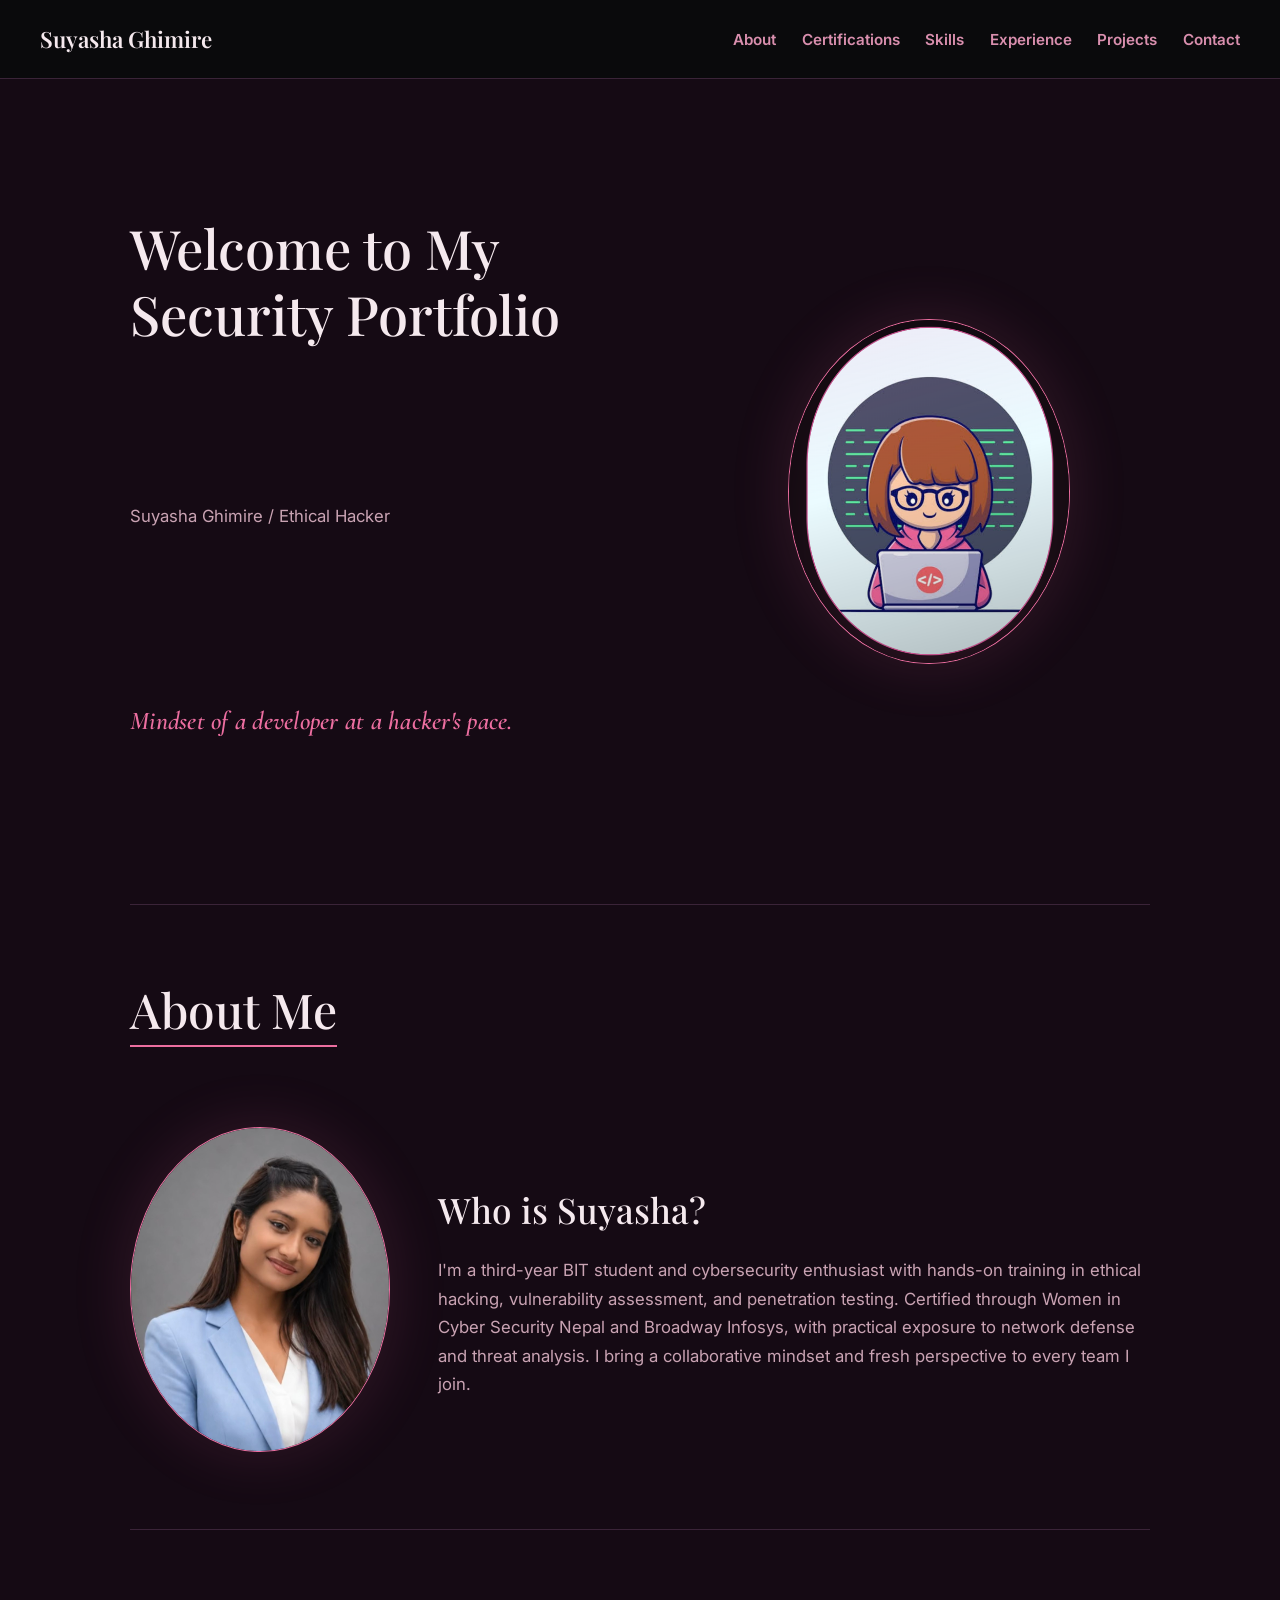
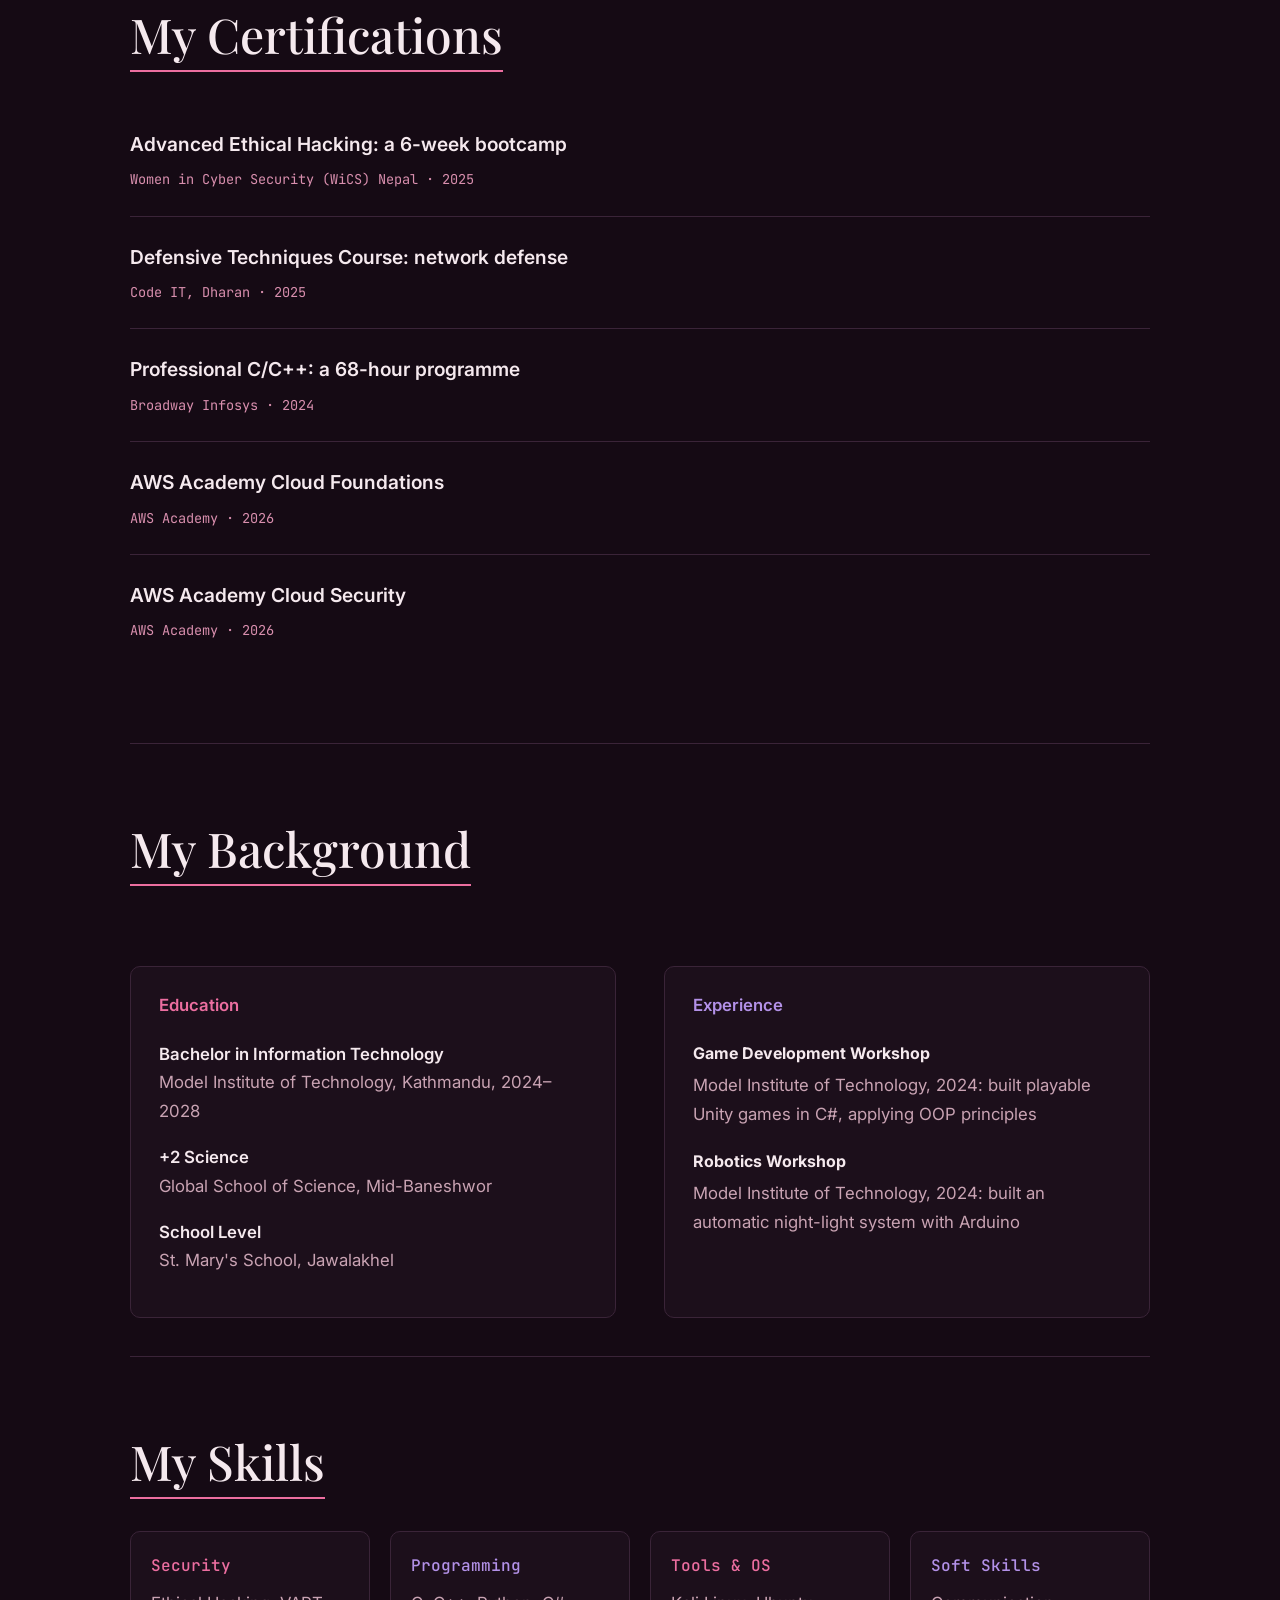
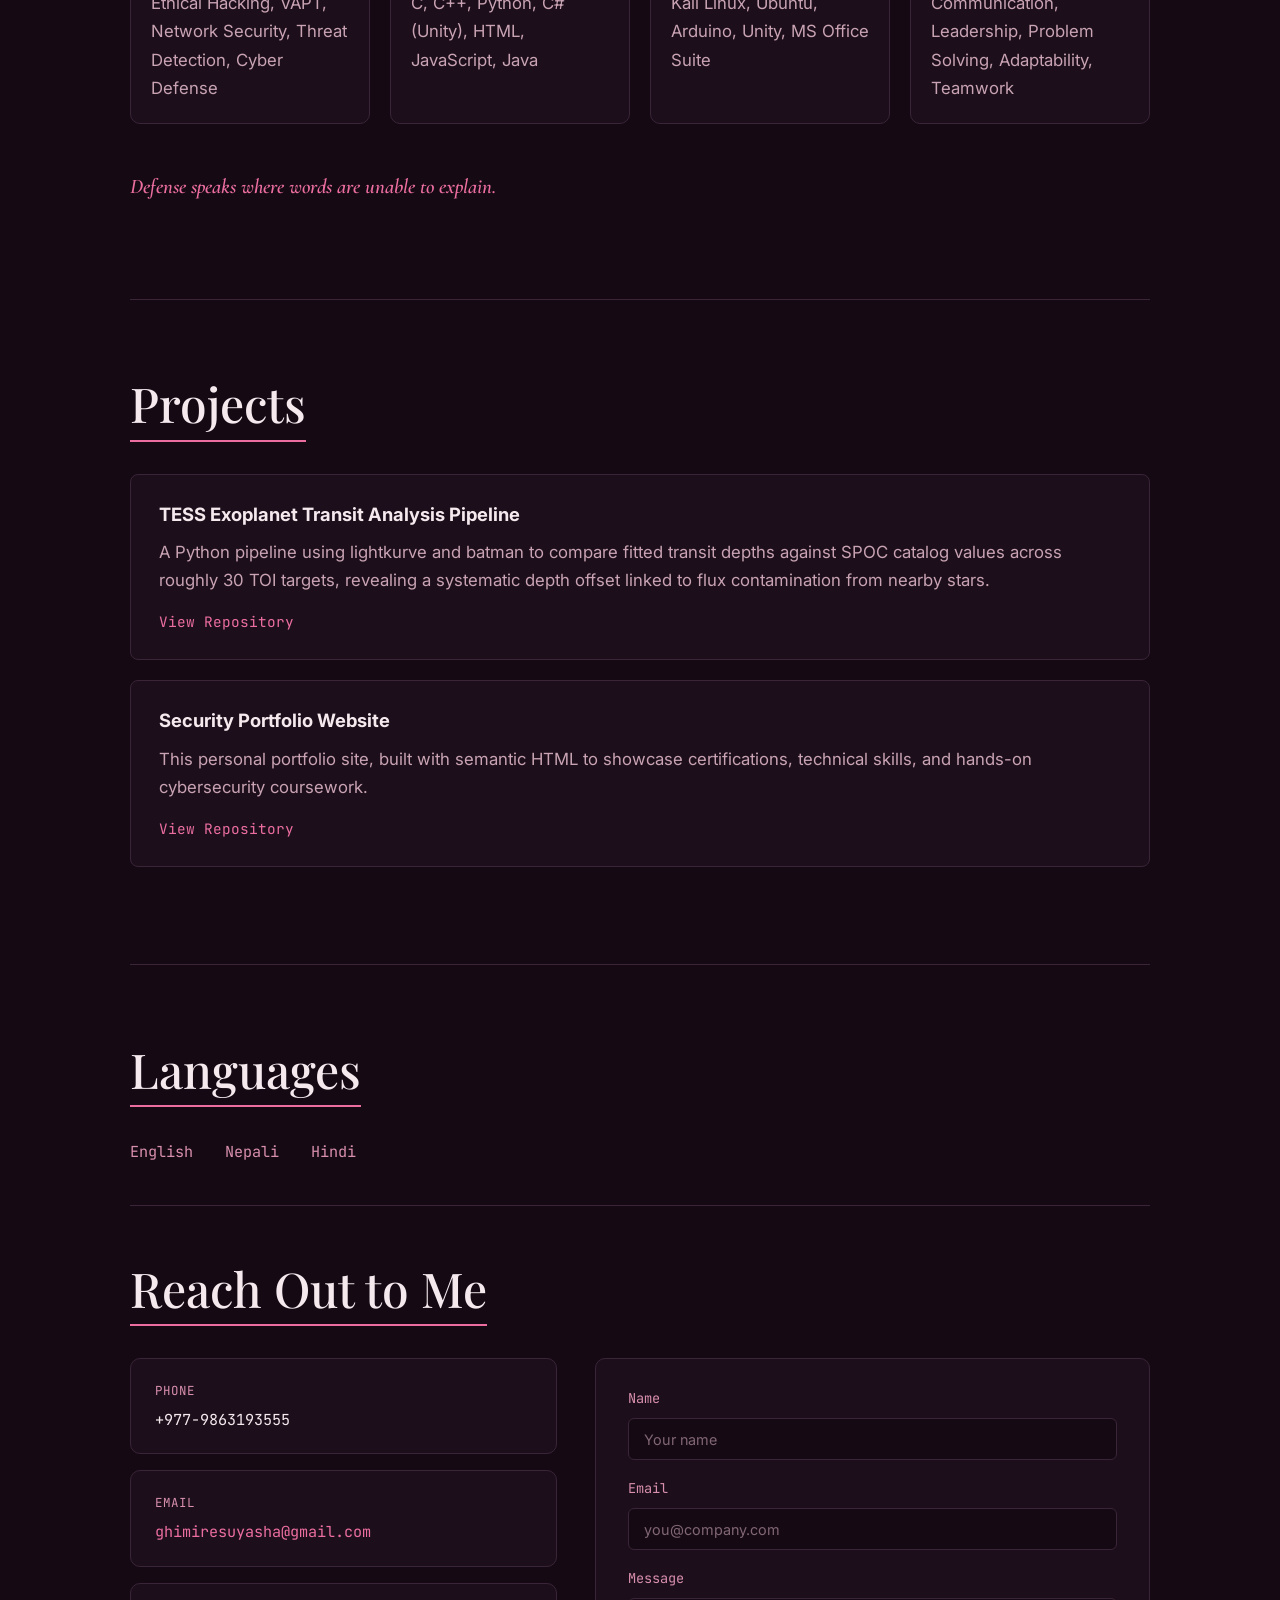
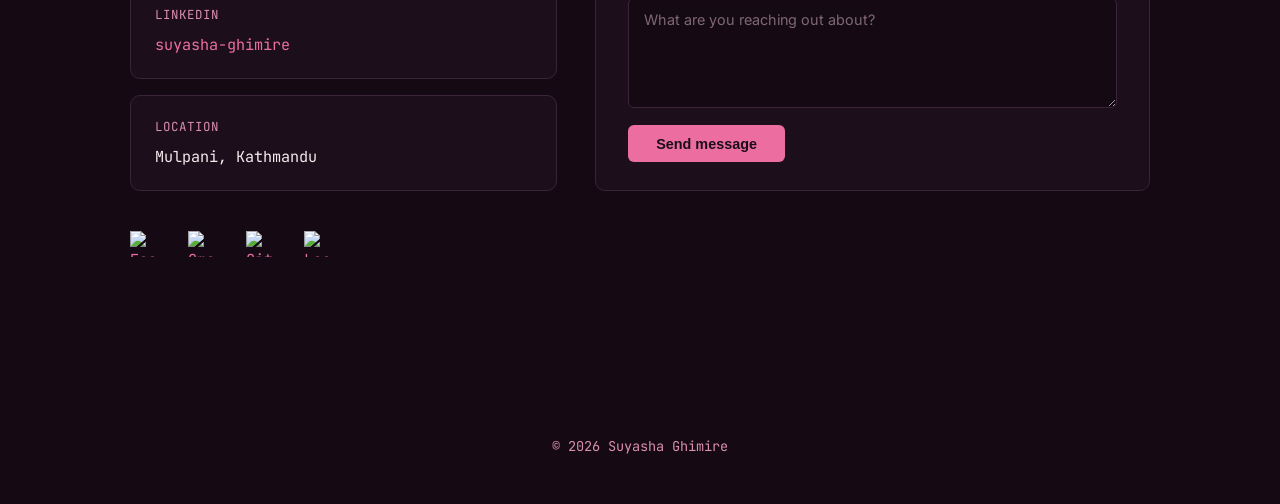
==== commit 92de27dd: "initial commit" ====
--- a/index.html
+++ b/index.html
@@ -101,12 +101,12 @@
         <h3>Experience</h3>
         <article>
           <h4>Game Development Workshop</h4>
-          <p>Model Institute of Technology, 2024 &mdash; built playable Unity games in C#, applying OOP principles</p>
+          <p>Model Institute of Technology, 2024: built playable Unity games in C#, applying OOP principles</p>
         </article>
 
         <article>
           <h4>Robotics Workshop</h4>
-          <p>Model Institute of Technology, 2024 &mdash; built an automatic night-light system with Arduino</p>
+          <p>Model Institute of Technology, 2024: built an automatic night-light system with Arduino</p>
         </article>
       </div>
     </section>
